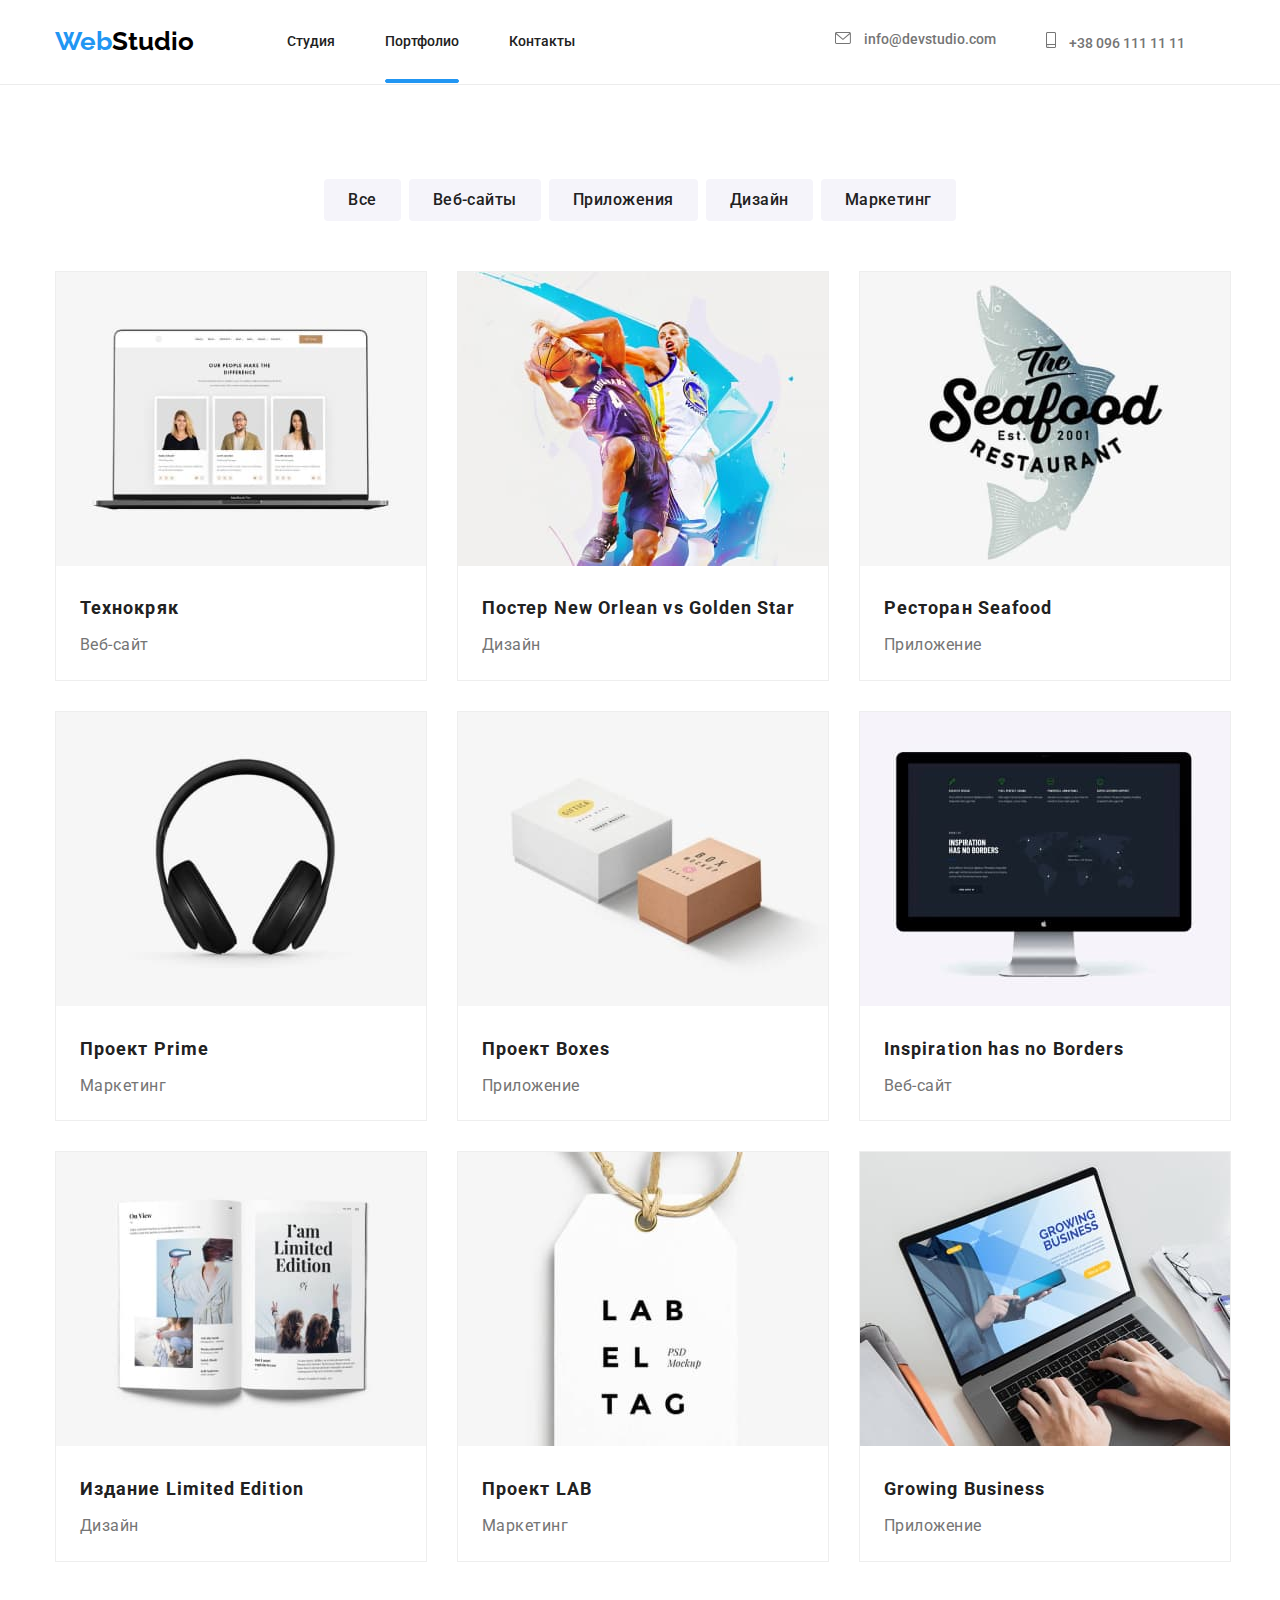
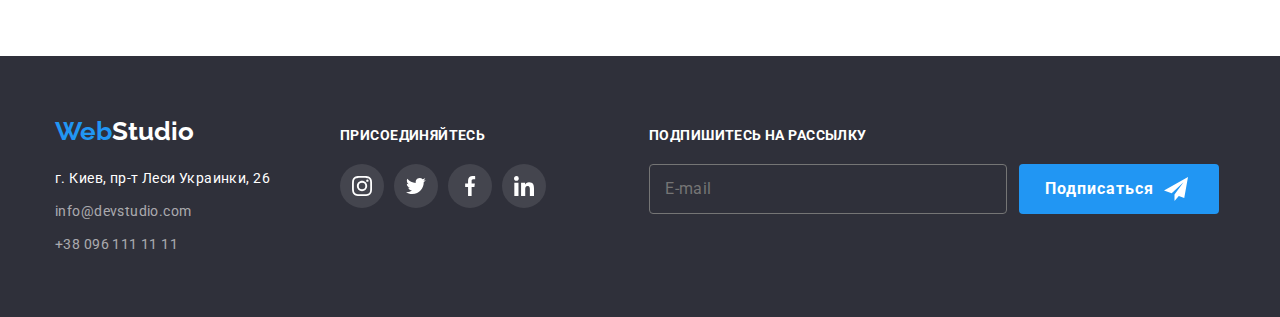
==== portfolio.html @ df1a7b63 "Start" ====
<!DOCTYPE html>
<html lang="ru">
  <head>
    <meta charset="UTF-8" />
    <meta http-equiv="X-UA-Compatible" content="IE=edge" />
    <meta name="viewport" content="width=device-width, initial-scale=1.0" />
    <title>Document</title>
    <link rel="preconnect" href="https://fonts.googleapis.com" />
    <link rel="preconnect" href="https://fonts.gstatic.com" crossorigin />
    <link
      href="https://fonts.googleapis.com/css2?family=Raleway:wght@700&family=Roboto:wght@400;500;700;900&display=swap"
      rel="stylesheet"
    />
    <link
      rel="stylesheet"
      href="https://cdnjs.cloudflare.com/ajax/libs/modern-normalize/1.1.0/modern-normalize.min.css"
    />
    <link rel="stylesheet" href="./css/styles.css" />
  </head>
  <body>
    <header class="header">
      <div class="container heading">
        <nav class="header-navigation">
          <!---Лого сайта-->
          <a href="./index.html" class="logo" lang="en">
            <span class="half-logo">Web</span>Studio
          </a>

          <ul class="list nav-head">
            <!-----------------Меню в хедере---------------->
            <li>
              <a href="./index.html" class="link header-link"> Студия </a>
            </li>
            <li>
              <a href="./portfolio.html" class="link header-link active-link">
                Портфолио
              </a>
            </li>
            <li>
              <a href="" class="link header-link"> Контакты </a>
            </li>
          </ul>
        </nav>
        <ul class="list post-and-phone">
          <!---------------Почта и телефон---------------->
          <li>
            <a href="mailto:info@devstudio.com" class="link header-link"
              ><svg class="for-mailto" width="16" height="12">
                <use href="./images/icons.svg#icon-envelope"></use>
              </svg>
              info@devstudio.com
            </a>
          </li>
          <li>
            <a href="tel:+380961111111" class="link header-link">
              <svg class="for-tel" width="10" height="16">
                <use href="./images/icons.svg#icon-smartphone"></use>
              </svg>
              +38 096 111 11 11</a
            >
          </li>
        </ul>
      </div>
    </header>

    <main>
      <h1 class="visually-hidden">Портфолио</h1>
      <section class="port">
        <div class="container">
          <ul class="list content filter-button">
            <li>
              <button type="button" class="portfolio-button">Все</button>
            </li>
            <li>
              <button type="button" class="portfolio-button">Веб-сайты</button>
            </li>
            <li>
              <button type="button" class="portfolio-button">Приложения</button>
            </li>
            <li>
              <button type="button" class="portfolio-button">Дизайн</button>
            </li>
            <li>
              <button type="button" class="portfolio-button">Маркетинг</button>
            </li>
          </ul>

          <ul class="list content content-projects">
            <li class="projects">
              <div class="thumb">
                <img
                  src="./images/portfolio-1.jpg"
                  alt="Технокряк"
                  width="370"
                  height="294"
                />
                <div class="project-topic">
                  <p>
                    Технокряк это современная площадка распространения
                    коронавируса. Компании используют эту платформу для
                    цифрового шпионажа и атак на защищённые сервера конкурентов.
                  </p>
                </div>
              </div>
              <div class="info-project">
                <h2 class="company-name">Технокряк</h2>
                <p class="project-type">Веб-сайт</p>
              </div>
            </li>

            <li class="projects">
              <div class="thumb">
                <img
                  src="./images/portfolio-2.jpg"
                  alt="Постер New Orlean vs Golden Star"
                  width="370"
                  height="294"
                />
                <div class="project-topic">
                  <p>
                    Lorem ipsum, dolor sit amet consectetur adipisicing elit.
                    Ipsam atque debitis fugiat sunt nisi libero beatae maxime
                    nostrum quam maiores.
                  </p>
                </div>
              </div>
              <div class="info-project">
                <h2 class="company-name">
                  Постер <span lang="en">New Orlean vs Golden Star</span>
                </h2>
                <p class="project-type">Дизайн</p>
              </div>
            </li>

            <li class="projects">
              <div class="thumb">
                <img
                  src="./images/portfolio-3.jpg"
                  alt="Ресторан Seafood"
                  width="370"
                  height="294"
                />
                <div class="project-topic">
                  <p>
                    Lorem ipsum dolor sit amet consectetur adipisicing elit.
                    Consequatur, dolores facilis alias quam sapiente dolorem
                    expedita amet soluta et, earum magni repellendus quibusdam
                    maiores, explicabo accusantium id in atque temporibus!
                  </p>
                </div>
              </div>
              <div class="info-project">
                <h2 class="company-name">
                  Ресторан <span lang="en">Seafood</span>
                </h2>
                <p class="project-type">Приложение</p>
              </div>
            </li>

            <li class="projects">
              <div class="thumb">
                <img
                  src="./images/portfolio-4.jpg"
                  alt="Проект Prime"
                  width="370"
                  height="294"
                />
                <div class="project-topic">
                  <p>
                    Lorem ipsum dolor sit amet consectetur adipisicing elit.
                    Consequatur, dolores facilis alias quam sapiente dolorem
                    expedita amet soluta et, earum magni repellendus quibusdam
                    maiores, explicabo accusantium id in atque temporibus!
                  </p>
                </div>
              </div>
              <div class="info-project">
                <h2 class="company-name">
                  Проект <span lang="en">Prime</span>
                </h2>
                <p class="project-type">Маркетинг</p>
              </div>
            </li>

            <li class="projects">
              <div class="thumb">
                <img
                  src="./images/portfolio-5.jpg"
                  alt="Проект Boxes"
                  width="370"
                  height="294"
                />
                <div class="project-topic">
                  <p>
                    Lorem ipsum dolor sit amet consectetur adipisicing elit.
                    Consequatur, dolores facilis alias quam sapiente dolorem
                    expedita amet soluta et, earum magni repellendus quibusdam
                    maiores, explicabo accusantium id in atque temporibus!
                  </p>
                </div>
              </div>
              <div class="info-project">
                <h2 class="company-name">
                  Проект <span lang="en">Boxes</span>
                </h2>
                <p class="project-type">Приложение</p>
              </div>
            </li>

            <li class="projects">
              <div class="thumb">
                <img
                  src="./images/portfolio-6.jpg"
                  alt="Inspiration has no Borders"
                  width="370"
                  height="294"
                />
                <div class="project-topic">
                  <p>
                    Lorem ipsum dolor sit amet consectetur adipisicing elit.
                    Consequatur, dolores facilis alias quam sapiente dolorem
                    expedita amet soluta et, earum magni repellendus quibusdam
                    maiores, explicabo accusantium id in atque temporibus!
                  </p>
                </div>
              </div>
              <div class="info-project">
                <h2 lang="en" class="company-name">
                  Inspiration has no Borders
                </h2>
                <p class="project-type">Веб-сайт</p>
              </div>
            </li>

            <li class="projects">
              <div class="thumb">
                <img
                  src="./images/portfolio-7.jpg"
                  alt="Издание Limited Edition"
                  width="370"
                  height="294"
                />
                <div class="project-topic">
                  <p>
                    Lorem ipsum dolor sit amet consectetur adipisicing elit.
                    Consequatur, dolores facilis alias quam sapiente dolorem
                    expedita amet soluta et, earum magni repellendus quibusdam
                    maiores, explicabo accusantium id in atque temporibus!
                  </p>
                </div>
              </div>
              <div class="info-project">
                <h2 class="company-name">
                  Издание <span lang="en">Limited Edition</span>
                </h2>
                <p class="project-type">Дизайн</p>
              </div>
            </li>

            <li class="projects">
              <div class="thumb">
                <img
                  src="./images/portfolio-8.jpg"
                  alt="Проект LAB"
                  width="370"
                  height="294"
                />
                <div class="project-topic">
                  <p>
                    Lorem ipsum dolor sit amet consectetur adipisicing elit.
                    Consequatur, dolores facilis alias quam sapiente dolorem
                    expedita amet soluta et, earum magni repellendus quibusdam
                    maiores, explicabo accusantium id in atque temporibus!
                  </p>
                </div>
              </div>
              <div class="info-project">
                <h2 class="company-name">Проект <span lang="en">LAB</span></h2>
                <p class="project-type">Маркетинг</p>
              </div>
            </li>

            <li class="projects">
              <div class="thumb">
                <img
                  src="./images/portfolio-9.jpg"
                  alt="Growing Business"
                  width="370"
                  height="294"
                />
                <div class="project-topic">
                  <p>
                    Lorem ipsum dolor sit amet consectetur adipisicing elit.
                    Consequatur, dolores facilis alias quam sapiente dolorem
                    expedita amet soluta et, earum magni repellendus quibusdam
                    maiores, explicabo accusantium id in atque temporibus!
                  </p>
                </div>
              </div>
              <div class="info-project">
                <h2 lang="en" class="company-name">Growing Business</h2>
                <p class="project-type">Приложение</p>
              </div>
            </li>
          </ul>
        </div>
      </section>
    </main>

    <footer>
      <div class="container foot-and-injoy">
        <div>
          <a href="./index.html" class="lower-logo" lang="en">
            <span class="left-half-logo-footer">Web</span
            ><span class="right-half-logo-footer">Studio</span>
          </a>
          <address class="address-ccs">
            <ul>
              <li class="list footer-adress">
                <a
                  href="https://goo.gl/maps/MTrRzGX6fxmaniAc8"
                  target="_blank"
                  rel="noopener noreferrer"
                  class="link"
                  >г. Киев, пр-т Леси Украинки, 26</a
                >
              </li>
              <li class="list footer-post-and-phone">
                <a href="mailto:info@devstudio.com" class="link"
                  >info@devstudio.com</a
                >
              </li>
              <li class="list footer-post-and-phone">
                <a href="tel:+380961111111" class="link">+38 096 111 11 11</a>
              </li>
            </ul>
          </address>
        </div>
        <div class="injoy">
          <h3 class="injoy-text">присоединяйтесь</h3>
          <ul class="list injoy-list">
            <li class="injoy-list-item">
              <a href="" class="social-link instagram"
                ><span class="visually-hidden">Instagram</span>
                <svg class="icon" width="20" height="20">
                  <use href="./images/icons.svg#icon-instagram"></use>
                </svg>
              </a>
            </li>
            <li class="injoy-list-item">
              <a href="" class="social-link twitter"
                ><span class="visually-hidden">Twitter</span>
                <svg class="icon" width="20" height="20">
                  <use href="./images/icons.svg#icon-twitter"></use>
                </svg>
              </a>
            </li>
            <li class="injoy-list-item">
              <a href="" class="social-link facebook"
                ><span class="visually-hidden">facebook</span>
                <svg class="icon" width="20" height="20">
                  <use href="./images/icons.svg#icon-facebook"></use>
                </svg>
              </a>
            </li>
            <li class="injoy-list-item">
              <a href="" class="social-link linkedin"
                ><span class="visually-hidden">linkedin</span>
                <svg class="icon" width="20" height="20">
                  <use href="./images/icons.svg#icon-linkedin"></use>
                </svg>
              </a>
            </li>
          </ul>
        </div>
        <div class="injoy-mailing">
          <h3 class="injoy-text">Подпишитесь на рассылку</h3>
          <form class="injoy-text-mailing-form">
            <input
              type="email"
              name="injoy-mailing-input"
              placeholder="E-mail"
              class="injoy-mailing-input-class"
            />
            <button type="submit" class="injoy-mailing-button">
              Подписаться <span class="injoy-mailing-icon"></span>
            </button>
          </form>
        </div>
      </div>
    </footer>
  </body>
</html>
---- css/styles.css ----
/**VAR**/
:root {
  --main-text-color: #757575;
  --header-text-color: #212121;
  --background-color: #2f303a;
  --light-text-color: #ffffff;
  --second-color: #2196f3;
  --company-color: #afb1b8;
  --timing: 250ms;
  --cubik: cubic-bezier(0.4, 0, 0.2, 1);
}
/***Общее**/
html {
  box-sizing: border-box;
}

body {
  font-family: Roboto, sans-serif;
  font-style: normal;
}

/**Небольшой RESET после нормализации*/
p,
h1,
h2,
h3,
h4,
h5,
h6 {
  margin-top: 0px;
  margin-bottom: 0px;
}
ul {
  margin-top: 0px;
  margin-bottom: 0px;
  padding-left: 0px;
}

.link {
  text-decoration: none;

  transition-property: color, fill;
  transition-duration: var(--timing);
  transition-timing-function: var(--cubik);
}

.list {
  list-style: none;
}
/**Общий контейнер для элементов макета**/
.container {
  width: 1200px;
  padding-left: 15px;
  padding-right: 15px;
  margin: 0 auto;
}

.content {
  display: flex;
  flex-wrap: wrap;
}

.flashing-icons {
  transition-property: fill, border;
  transition-duration: var(--timing);
  transition-timing-function: var(--cubik);
}

/**header css**/

.header .conteiner {
  display: flex;
  align-items: center;
}

.heading {
  display: flex;
}
.header-link {
  display: block;
  position: relative;
  padding-top: 32px;
  padding-bottom: 32px;
}
.active-link::after {
  content: "";
  position: absolute;
  display: block;
  left: 0;
  bottom: 0;

  width: 100%;
  height: 4px;
  border-radius: 4px;
  background-color: var(--second-color);
  border: 1px solid var(--second-color);
  margin-bottom: -1.5px;
}

.logo {
  font-family: Raleway, sans-serif;
  font-weight: 700;
  font-size: 26px;
  line-height: 1.2;
  color: #000000;
  text-decoration: none;
  padding-top: 24px;
  padding-bottom: 24px;
  margin-right: 93px;
}
.half-logo {
  color: var(--second-color);
}

.header-navigation {
  display: flex;
  align-items: center;
}
.nav-head {
  font-weight: 500;
  font-size: 14px;
  line-height: 1.14;
  color: var(--header-text-color);
  /*padding-top: 32px;
  padding-bottom: 32px;*/

  display: flex;
}
.for-mailto,
.for-tel {
  fill: currentColor;
  align-items: center;
  display: inline-flex;
  margin-right: 10px;
}
.for-mailto:hover,
.for-tel:hover {
  fill: currentColor;
}

.nav-head li:not(:last-child),
.post-and-phone li:not(:last-child) {
  margin-right: 50px;
}

.nav-head .link {
  color: var(--header-text-color);
}
.post-and-phone {
  font-weight: 500;
  font-size: 14px;
  line-height: 1.14;
  color: var(--main-text-color);

  display: flex;
  margin-left: auto;
  margin-right: 40px;
}
.post-and-phone .link {
  color: var(--main-text-color);
}

/***main css**/

/**Герой**/
.hero {
  background: var(--background-color);
  flex-grow: 1;
  text-align: center;
  padding-top: 200px;
  padding-bottom: 200px;

  background-image: linear-gradient(
      to right,
      rgba(47, 48, 58, 0.4),
      rgba(47, 48, 58, 0.4)
    ),
    url(../images/hero.jpg);
  background-repeat: no-repeat;
  background-position: center;
  background-size: cover;
}
.hero-text {
  font-weight: 900;
  font-size: 44px;
  line-height: 1.36;
  text-transform: uppercase;
  color: var(--light-text-color);
}
.hero-button {
  font-family: Roboto, sans-serif;
  font-style: normal;
  font-weight: 700;
  font-size: 16px;
  line-height: 1.9;
  align-items: center;
  text-align: center;
  letter-spacing: 0.06em;
  color: var(--light-text-color);
  background-color: var(--second-color);
  cursor: pointer;
  border-radius: 4px;
  padding: 10px 32px;
  display: inline-block;
  min-width: 200px;
  margin-top: 30px;
}
/************Секция "О нас"*******************/
.about-section {
  padding-top: 94px;
  padding-bottom: 94px;
  display: flex;
}
.about {
  display: flex;
}

.about-us {
  font-weight: 700;
  font-size: 14px;
  line-height: 1.14;
  letter-spacing: 0.03em;
  text-transform: uppercase;
  color: var(--header-text-color);
  margin-bottom: 10px;
}

.about-us-text {
  font-weight: 400;
  font-size: 14px;
  line-height: 1.71;
  letter-spacing: 0.03em;
  color: var(--main-text-color);
  width: 270px;
}

.about-topic:not(:last-child) {
  margin-right: 30px;
}
.about-topic::before {
  content: "";
  display: block;
  height: 120px;
  background-color: #f5f4fa;
  background-size: contain;
  background-repeat: no-repeat;
  align-items: center;
  margin-bottom: 30px;
}

.antenna::before {
  background-image: url(../images/antenna-svg.svg);
}

.clock::before {
  background-image: url(../images/clock-svg.svg);
}
.diagram::before {
  background-image: url(../images/diagram-svg.svg);
}
.kosmonaut::before {
  background-image: url(../images/kosmonaut-svg.svg);
}
/***********************Чем мы занимаемся**************************************/
.our-work {
  padding-bottom: 94px;
}
.caption {
  font-weight: 700;
  font-size: 36px;
  line-height: 1.17;
  text-align: center;
  letter-spacing: 0.03em;
  color: var(--header-text-color);
  margin-bottom: 50px;
}

.action-jpeg {
  position: relative;
}
.action-jpeg:not(:last-child) {
  margin-right: 30px;
}

.action-text {
  height: 70px;
  width: 100%;
  position: absolute;
  bottom: 0;
  display: flex;

  font-style: normal;
  font-weight: 700;
  font-size: 14px;
  line-height: 1.14;
  justify-content: center;
  align-items: center;
  letter-spacing: 0.03em;
  text-transform: uppercase;
  /***padding-top: 27px;*/

  color: var(--light-text-color);
  background-color: rgba(47, 48, 58, 0.8);
}
/****************************Наша команда******************************/
.team {
  font-weight: 500;
  font-size: 16px;
  line-height: 1.19;
  letter-spacing: 0.03em;
  text-align: center;

  color: var(--header-text-color);
  padding-bottom: 10px;
}
.team-info {
  padding-top: 30px;
  padding-bottom: 16px;
}
.team-role {
  font-weight: 400;
  font-size: 16px;
  line-height: 1.19;
  letter-spacing: 0.03em;
  text-align: center;
  color: var(--main-text-color);
}
.team-list {
  box-shadow: 1px 1px 5px var(--company-color);
  border-radius: 4px;
}

.team-list:not(:last-child) {
  margin-right: 30px;
}
.team-introduction {
  padding-bottom: 94px;
  padding-top: 94px;
  /**background-color: #F5F4FA;*/
}
.social-list {
  display: flex;
  justify-content: center;
  padding-bottom: 30px;
}
.team-link {
  height: 44px;
  width: 44px;
  display: flex;
  align-items: center;
  justify-content: center;
  fill: var(--company-color);
  border-radius: 50%;
  background-color: transparent;

  transition-property: background-color, fill;
  transition-duration: var(--timing);
  transition-timing-function: var(--cubik);
}

.team-link:hover,
.team-link:focus {
  background-color: var(--second-color);
  fill: var(--light-text-color);
}
/*********************Наши клиенты*******************************/
.clients {
  padding-top: 100px;
  /*padding-bottom: 236px;*/
}
.our-clients {
  font-weight: 700;
  font-size: 36px;
  line-height: 1.17;
  text-align: center;
  letter-spacing: 0.03em;
  margin-bottom: 50px;
}

.clients-list {
  display: flex;
  justify-content: center;
  padding-bottom: 94px;
}
.company {
  content: "";
  height: 92px;
  width: 170px;
  display: flex;
  align-items: center;
  justify-content: center;
  border-radius: 4px;
  fill: var(--company-color);
  border: 1px solid var(--company-color);
}
.company:hover,
.company:focus {
  fill: var(--second-color);
  border: 1px solid var(--second-color);
}

/**************************footer css**************************/
footer {
  background: var(--background-color);
  padding-top: 60px;
  padding-bottom: 60px;
}

.lower-logo {
  font-family: Raleway, sans-serif;
  font-weight: 700;
  font-size: 26px;
  line-height: 1.2;
  color: #000000;
  text-decoration: none;
}

.left-half-logo-footer {
  color: var(--second-color);
}
.right-half-logo-footer {
  color: var(--light-text-color);
}
.footer-post-and-phone:not(:last-child) {
  margin-bottom: 9px;
}
.footer-adress {
  margin-bottom: 9px;
}
.footer-post-and-phone .link {
  font-style: normal;
  font-size: 14px;
  line-height: 1.71;
  letter-spacing: 0.03em;
  color: rgba(255, 255, 255, 0.6);
}
.address-ccs {
  margin-top: 20px;
}

.footer-adress .link {
  font-style: normal;
  font-size: 14px;
  line-height: 1.71;
  letter-spacing: 0.03em;
  color: var(--light-text-color);
}

/******************************Социалки*******************************/
.injoy {
  margin-left: 70px;
  margin-top: 12px;
}
.injoy-text {
  font-weight: 700;
  font-size: 14px;
  line-height: 1.14;
  letter-spacing: 0.03em;
  text-transform: uppercase;

  color: var(--light-text-color);
  margin-bottom: 20px;
}
.injoy-list {
  display: flex;
  justify-content: center;
}
.social-link {
  height: 44px;
  width: 44px;
  display: flex;
  align-items: center;
  justify-content: center;
  border-radius: 50%;
  background-color: rgba(255, 255, 255, 0.1);
  fill: var(--light-text-color);

  transition-property: background-color;
  transition-duration: var(--timing);
  transition-timing-function: var(--cubik);
}
.social-link:hover,
.social-link:focus {
  background-color: var(--second-color);
}

.injoy-list-item {
  content: "";
  display: inline-block;

  background-size: 22px;
  background-position: center;
  fill: var(--light-text-color);
}
.injoy-list-item:not(:last-child) {
  margin-right: 10px;
}
.company-list-item:not(:last-child) {
  margin-right: 30px;
}

.foot-and-injoy {
  display: flex;
}

.injoy-mailing {
  margin-left: 103px;
  margin-top: 12px;
}
.injoy-text-mailing-form {
  display: flex;
}

.injoy-mailing-input-class {
  height: 50px;
  width: 358px;
  background-color: transparent;
  border-radius: 4px;
  border: 1px solid var(--main-text-color);
  padding: 16px 15px;
  color: var(--main-text-color);
  margin-right: 12px;
}
.injoy-mailing-input-class::placeholder {
  font-weight: normal;
  font-size: 16px;
  line-height: 1.25;
  letter-spacing: 0.03em;
  color: var(--main-text-color);
}
.injoy-mailing-button {
  font-family: Roboto, sans-serif;
  font-style: normal;
  font-weight: 700;
  font-size: 16px;
  line-height: 1.9;
  align-items: center;
  text-align: center;
  letter-spacing: 0.06em;
  color: var(--light-text-color);
  background-color: var(--second-color);
  cursor: pointer;
  border-radius: 4px;
  padding: 5px 26px;
  display: inline-flex;
  min-width: 200px;
  position: relative;
  border: none;
}
.injoy-mailing-button > .injoy-mailing-icon {
  width: 24px;
  height: 24px;
  background-image: url(../images/icon-send.svg);
  margin-left: 10px;
}

/*******************************Портфолио**********************************/

.visually-hidden {
  position: absolute;
  clip: rect(0 0 0 0);
  width: 1px;
  height: 1px;
  margin: -1px;
}

.projects {
  position: relative;

  margin-right: 30px;
  margin-bottom: 30px;
  border: 1px solid #eeeeee;

  transition-property: box-shadow, order-radius;
  transition-duration: var(--timing);
  transition-timing-function: var(--cubik);
}

.projects:hover,
.projects:focus {
  box-shadow: 1px 1px 5px var(--company-color);
  border-radius: 4px;
}

.projects:nth-child(3n) {
  margin-right: -30px;
}
.projects:nth-last-child(-n + 3) {
  margin-bottom: 0;
  padding-bottom: 0;
}

.port {
  border-top: 1px solid #ececec;
  padding-top: 94px;
  padding-bottom: 94px;
}

.portfolio-button {
  font-family: Roboto, sans-serif;
  font-weight: 500;
  font-size: 16px;
  line-height: 1.62;
  text-align: center;
  letter-spacing: 0.03em;
  border-radius: 4px;
  background-color: #f5f4fa;
  color: var(--header-text-color);
  cursor: pointer;
  border-color: transparent;
  padding: 6px 22px;
  border-radius: 4px;

  transition-property: color, background-color, box-shadow;
  transition-duration: var(--timing);
  transition-timing-function: var(--cubik);
}
.filter-button {
  justify-content: center;
  margin-bottom: 50px;
}
.filter-button li:not(:last-child) {
  margin-right: 8px;
}

.info-project {
  padding: 20px 24px;
}
.thumb {
  position: relative;
  overflow: hidden;
}

.project-topic {
  position: absolute;
  width: 100%;
  /*height: calc(100% - 110px);*/
  height: 100%;
  top: 100%;
  left: 0;
  text-align: left;
  padding: 63px 24px;

  font-style: normal;
  font-weight: normal;
  font-size: 18px;
  line-height: 1.56;
  letter-spacing: 0.03em;

  color: var(--light-text-color);
  background-color: rgba(33, 150, 243, 0.9);
  opacity: 0;

  transition-property: opacity, transform;
  transition-duration: var(--timing);
  transition-timing-function: var(--cubik);
}
.thumb:hover .project-topic {
  opacity: 1;
  transform: translateY(-100%);
  /*transform: translateY(calc(-100% - 110px));*/
}

.company-name {
  font-weight: 700;
  font-size: 18px;
  line-height: 2;
  letter-spacing: 0.06em;
  color: var(--header-text-color);
  margin-bottom: 4px;
}

.project-type {
  font-weight: 400;
  font-size: 16px;
  line-height: 1.87;
  letter-spacing: 0.03em;
  color: var(--main-text-color);
}
.link:hover,
.link:focus {
  color: var(--second-color);
  fill: var(--second-color);
}

.portfolio-button:hover,
.portfolio-button:focus {
  color: var(--light-text-color);
  background-color: var(--second-color);
  box-shadow: 1px 1px 5px var(--company-color);
}

/******************* Модалка********/
.backdrop {
  position: fixed;
  top: 0;
  left: 0;
  width: 100vw;
  height: 100vh;
  background-color: rgba(0, 0, 0, 0.2);
  opacity: 1;
  transition: opacity var(--timing) var(--cubik);
}

.backdrop.is-hidden {
  opacity: 0;
  pointer-events: none;
  visibility: unset;
}

.modal {
  min-width: 528px;
  min-height: 581px;
  background-color: var(--light-text-color);

  position: absolute;
  top: 50%;
  left: 50%;
  transform: translate(-50%, -50%);
  padding: 40px;
}

.close {
  border: 1px solid rgba(0, 0, 0, 0.1);
  background-color: unset;
  width: 30px;
  height: 30px;
  border-radius: 50%;
  position: absolute;

  top: 8px;
  right: 8px;

  transition-property: fill, border-color;
  transition-duration: var(--timing);
  transition-timing-function: var(--cubik);
}

.modal-form-title {
  font-style: normal;
  font-weight: 900;
  font-size: 20px;
  line-height: 1.15;
  text-align: center;
  letter-spacing: 0.03em;

  color: var(--header-text-color);
  padding-bottom: 12px;
}
.modal-form-input-wrapper {
  display: block;
  position: relative;
  content: "";
  margin-top: 4px;
}

.modal-form-field {
  display: block;
  padding-bottom: 10px;

  font-weight: normal;
  font-size: 12px;
  line-height: 1.17;

  letter-spacing: 0.01em;

  color: var(--main-text-color);
}
.modal-form-field-policy {
  display: block;
  margin-bottom: 30px;

  font-weight: normal;
  font-size: 14px;
  line-height: 1.17;

  letter-spacing: 0.03em;

  color: var(--main-text-color);
  margin-top: 20px;
  margin-left: 13px;
}

.modal-form-input {
  width: 100%;
  height: 40px;
  padding: 11px 11px 11px 34px;
  border: 1px solid rgba(33, 33, 33, 0.2);
  box-sizing: border-box;
  border-radius: 4px;
  font-weight: normal;
  font-size: 12px;
  line-height: 1.17;

  letter-spacing: 0.01em;

  transition-property: border-color;
  transition-duration: var(--timing);
  transition-timing-function: var(--cubik);
}

.modal-form-icon {
  position: absolute;
  left: 11px;
  top: 50%;
  transform: translateY(-50%);
  transition-property: fill;
  transition-duration: var(--timing);
  transition-timing-function: var(--cubik);
}
.modal-form-comment-area {
  display: block;
  width: 100%;
  height: 120px;
  resize: none;
  padding: 12px 16px;
  margin-top: 4px;

  border: 1px solid rgba(33, 33, 33, 0.2);
  box-sizing: border-box;
  border-radius: 4px;

  font-weight: normal;
  font-size: 12px;
  line-height: 1.17;

  letter-spacing: 0.01em;

  transition-property: border-color;
  transition-duration: var(--timing);
  transition-timing-function: var(--cubik);
}

.modal-form-comment-area::placeholder {
  color: rgba(117, 117, 117, 0.5);
}
.submit-button {
  position: relative;
}
.btn {
  font-family: Roboto, sans-serif;
  font-style: normal;
  font-weight: 700;
  font-size: 16px;
  line-height: 1.9;
  align-items: center;
  text-align: center;
  letter-spacing: 0.06em;
  color: var(--light-text-color);
  background-color: var(--second-color);
  cursor: pointer;
  border-radius: 4px;
  padding: 10px 32px;
  display: block;
  min-width: 200px;
  margin: 0 auto;
  border: none;
}

.modal-form-input-wrapper:hover > .modal-form-input,
.modal-form-input-wrapper:focus > .modal-form-input,
.modal-form-input-wrapper:hover > .modal-form-icon,
.modal-form-input-wrapper:focus > .modal-form-icon {
  border-color: var(--second-color);
  fill: var(--second-color);
}

.modal-form-field:hover > .modal-form-comment-area,
.modal-form-field:focus > .modal-form-comment-area {
  border-color: var(--second-color);
}

.close:hover {
  fill: var(--second-color);
  border-color: var(--second-color);
}
.check-label {
  display: flex;
  align-items: center;
}
.check-label::before {
  content: "";
  width: 15px;
  height: 15px;
  border: 2px solid #000000;
  border-radius: 2px;
  margin-right: 5px;
}
.check-label::before {
  content: "";
  width: 15px;
  height: 15px;
  border: 2px solid #000000;
  border-radius: 2px;
  margin-right: 5px;
}

.checkbox:checked + .check-label::before {
  background-color: #2196f3;
  background-image: url(../images/yes.svg);
  background-repeat: no-repeat;
  background-size: contain;
  border: none;
}
.policy-link {
  font-weight: normal;
  font-size: 14px;
  line-height: 1.71;

  letter-spacing: 0.03em;
  text-decoration-line: underline;

  color: var(--second-color);
}
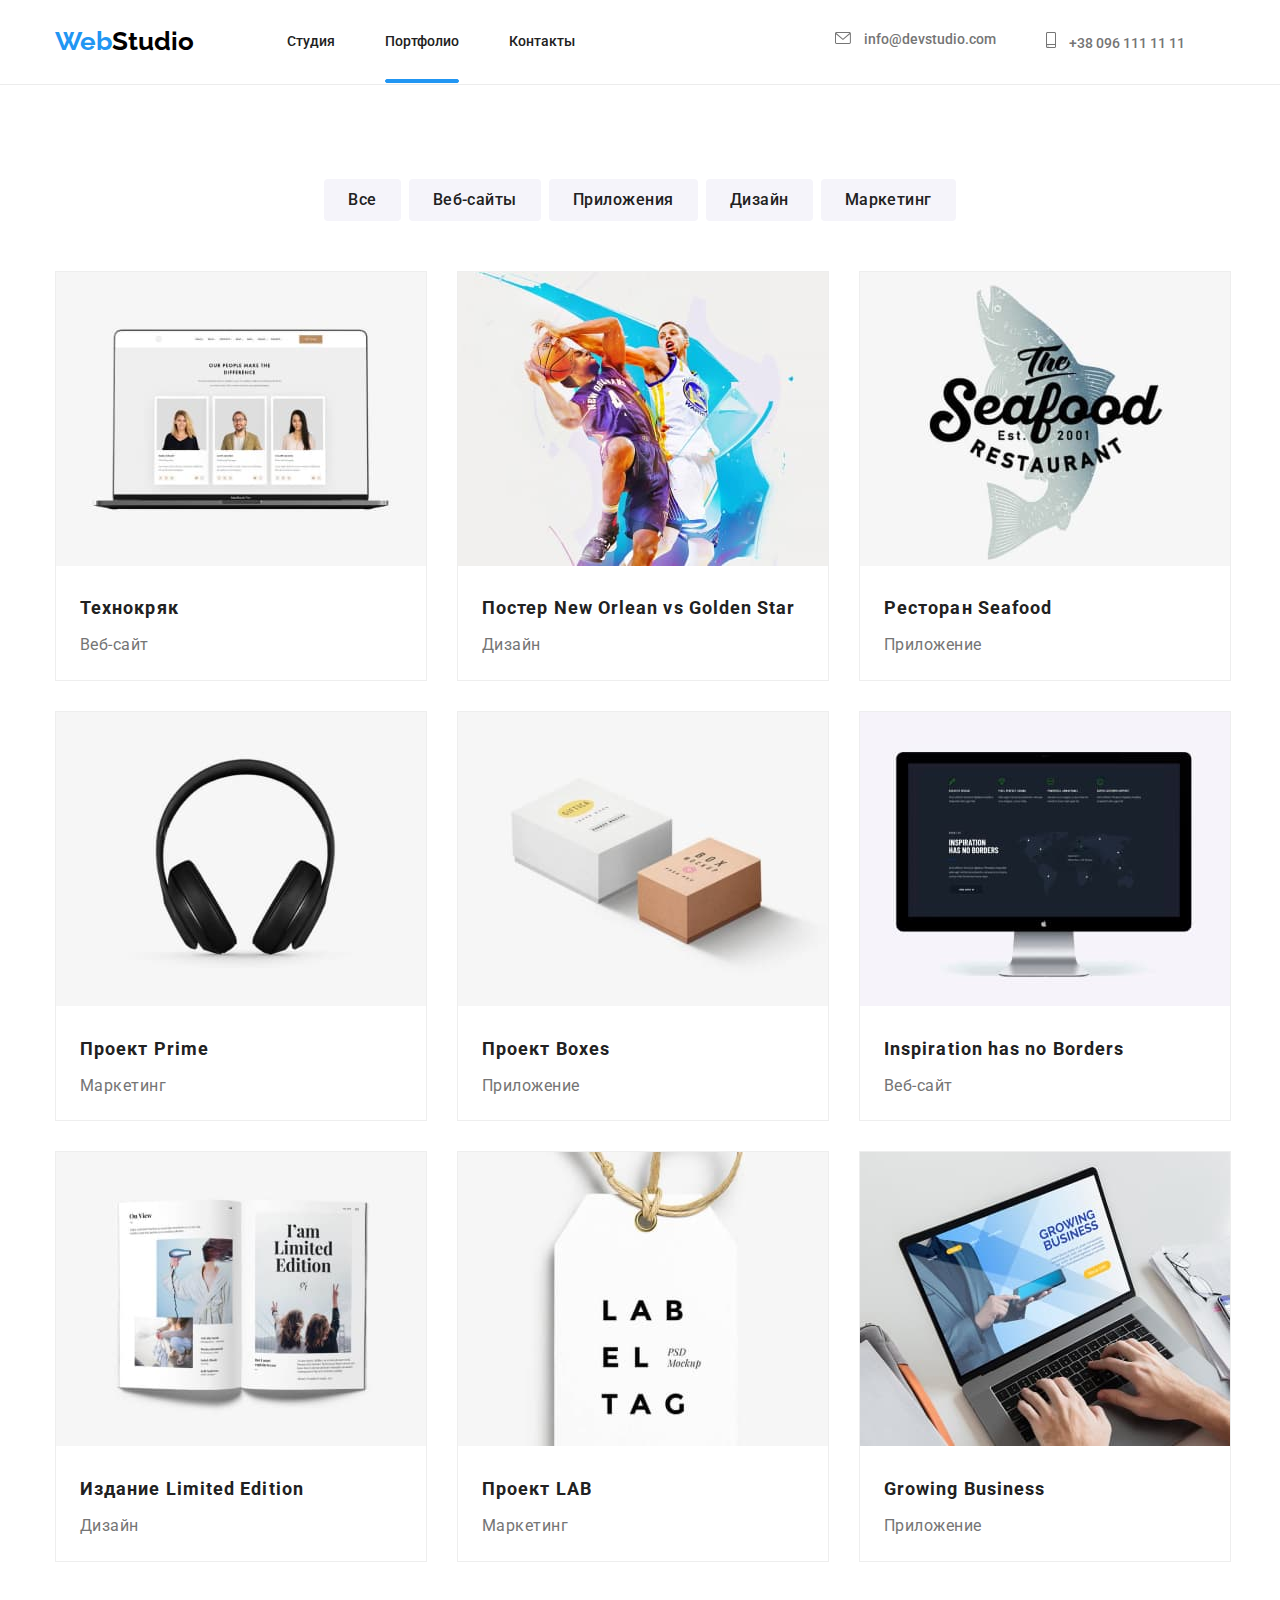
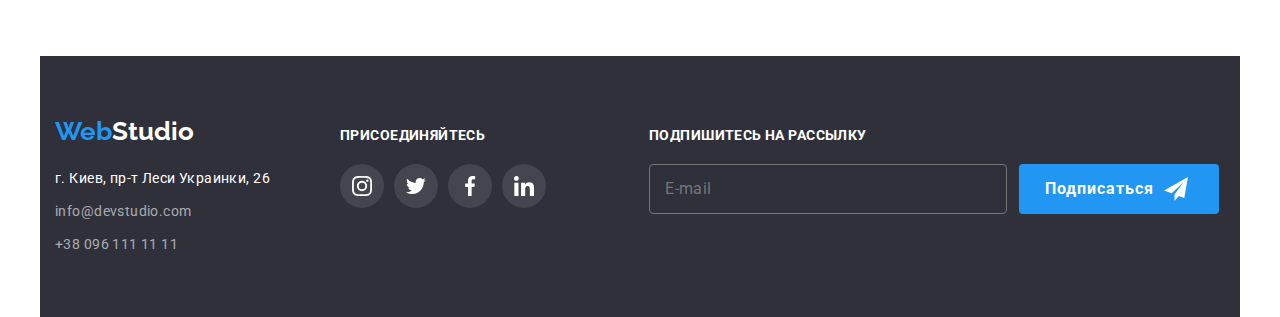
==== commit 3d5e16ca: "Версия 1.1" ====
--- a/portfolio.html
+++ b/portfolio.html
@@ -16,43 +16,45 @@
       href="https://cdnjs.cloudflare.com/ajax/libs/modern-normalize/1.1.0/modern-normalize.min.css"
     />
     <link rel="stylesheet" href="./css/styles.css" />
+    <link rel="stylesheet" href="./css/main.css" />
   </head>
   <body>
-    <header class="header">
+    <header">
       <div class="container heading">
         <nav class="header-navigation">
           <!---Лого сайта-->
-          <a href="./index.html" class="logo" lang="en">
-            <span class="half-logo">Web</span>Studio
+          <a href="./index.html" class="logo logo--upper" lang="en">
+            <span class="logo--accent">Web</span><span class="logo--dark">Studio</span>
           </a>
 
           <ul class="list nav-head">
             <!-----------------Меню в хедере---------------->
             <li>
-              <a href="./index.html" class="link header-link"> Студия </a>
-            </li>
-            <li>
-              <a href="./portfolio.html" class="link header-link active-link">
+              <a href="./index.html" class="link header-navigation__link "> Студия </a>
+            </li>
+            <li>
+              <a href="./portfolio.html" class="link header-navigation__link header-navigation__link--active-link">
                 Портфолио
               </a>
             </li>
             <li>
-              <a href="" class="link header-link"> Контакты </a>
+              <a href="" class="link header-navigation__link"> Контакты </a>
             </li>
           </ul>
         </nav>
         <ul class="list post-and-phone">
           <!---------------Почта и телефон---------------->
-          <li>
-            <a href="mailto:info@devstudio.com" class="link header-link"
+          <li >
+            <a href="mailto:info@devstudio.com" class="link header-navigation__link"
               ><svg class="for-mailto" width="16" height="12">
                 <use href="./images/icons.svg#icon-envelope"></use>
               </svg>
-              info@devstudio.com
-            </a>
+              info@devstudio.com 
+          </a>
           </li>
           <li>
-            <a href="tel:+380961111111" class="link header-link">
+            <a href="tel:+380961111111" class="link header-navigation__link"
+              >
               <svg class="for-tel" width="10" height="16">
                 <use href="./images/icons.svg#icon-smartphone"></use>
               </svg>
@@ -307,16 +309,16 @@
       </section>
     </main>
 
-    <footer>
-      <div class="container foot-and-injoy">
+        <footer class="container">
+      <div class="foot">
         <div>
-          <a href="./index.html" class="lower-logo" lang="en">
-            <span class="left-half-logo-footer">Web</span
-            ><span class="right-half-logo-footer">Studio</span>
+          <a href="./index.html" class="logo" lang="en">
+            <span class="logo--accent">Web</span
+            ><span class="logo--light">Studio</span>
           </a>
           <address class="address-ccs">
             <ul>
-              <li class="list footer-adress">
+              <li class="list foot__adress">
                 <a
                   href="https://goo.gl/maps/MTrRzGX6fxmaniAc8"
                   target="_blank"
@@ -325,69 +327,56 @@
                   >г. Киев, пр-т Леси Украинки, 26</a
                 >
               </li>
-              <li class="list footer-post-and-phone">
+              <li class="list foot__contacts">
                 <a href="mailto:info@devstudio.com" class="link"
                   >info@devstudio.com</a
                 >
               </li>
-              <li class="list footer-post-and-phone">
+              <li class="list foot__contacts">
                 <a href="tel:+380961111111" class="link">+38 096 111 11 11</a>
               </li>
             </ul>
           </address>
         </div>
-        <div class="injoy">
-          <h3 class="injoy-text">присоединяйтесь</h3>
-          <ul class="list injoy-list">
-            <li class="injoy-list-item">
-              <a href="" class="social-link instagram"
-                ><span class="visually-hidden">Instagram</span>
-                <svg class="icon" width="20" height="20">
-                  <use href="./images/icons.svg#icon-instagram"></use>
-                </svg>
-              </a>
-            </li>
-            <li class="injoy-list-item">
-              <a href="" class="social-link twitter"
-                ><span class="visually-hidden">Twitter</span>
-                <svg class="icon" width="20" height="20">
-                  <use href="./images/icons.svg#icon-twitter"></use>
-                </svg>
-              </a>
-            </li>
-            <li class="injoy-list-item">
-              <a href="" class="social-link facebook"
-                ><span class="visually-hidden">facebook</span>
-                <svg class="icon" width="20" height="20">
-                  <use href="./images/icons.svg#icon-facebook"></use>
-                </svg>
-              </a>
-            </li>
-            <li class="injoy-list-item">
-              <a href="" class="social-link linkedin"
-                ><span class="visually-hidden">linkedin</span>
-                <svg class="icon" width="20" height="20">
-                  <use href="./images/icons.svg#icon-linkedin"></use>
-                </svg>
-              </a>
-            </li>
-          </ul>
-        </div>
-        <div class="injoy-mailing">
-          <h3 class="injoy-text">Подпишитесь на рассылку</h3>
-          <form class="injoy-text-mailing-form">
-            <input
-              type="email"
-              name="injoy-mailing-input"
-              placeholder="E-mail"
-              class="injoy-mailing-input-class"
-            />
-            <button type="submit" class="injoy-mailing-button">
-              Подписаться <span class="injoy-mailing-icon"></span>
-            </button>
-          </form>
-        </div>
+          <div class="injoy-sector">
+            <h3 class="injoy-sector__title">присоединяйтесь</h3>
+            <ul class="list social-list">
+              <li class="social-list__items">
+                <a href="" class=" social-list__link social-list__link--footer"><span class="visually-hidden">Instagram</span>
+                  <svg class="icon"  width="20" height="20">
+                <use href="./images/icons.svg#icon-instagram"></use>
+              </svg>
+                </a>
+              </li>
+              <li class="social-list__items">
+                 <a href="" class="social-list__link social-list__link--footer"><span class="visually-hidden">Twitter</span>
+                  <svg class="icon"  width="20" height="20">
+                <use href="./images/icons.svg#icon-twitter"></use>
+                  </svg> </a>
+              </li>
+              <li class="social-list__items ">
+                <a href="" class="social-list__link social-list__link--footer"><span class="visually-hidden">facebook</span>
+                  <svg class="icon"  width="20" height="20">
+                <use href="./images/icons.svg#icon-facebook"></use>
+                  </svg> </a>
+              </li>
+              <li class="social-list__items">
+                <a href="" class="social-list__link social-list__link--footer"><span class="visually-hidden">linkedin</span>
+                  <svg class="icon"  width="20" height="20">
+                <use href="./images/icons.svg#icon-linkedin"></use>
+                  </svg> </a>
+              </li>
+            </ul>
+          </div>
+          <div class="injoy-mailing">
+                <h3 class="injoy-sector__title">Подпишитесь на рассылку</h3>
+                <form class="injoy-mailing__text-form">
+                  <input type="email" name="injoy-mailing-input" placeholder="E-mail" class="injoy-mailing__input-class"> 
+                  <button type="button" class="button button--footer">Подписаться <span class="injoy-mailing-icon"></span></button>
+                </form>
+          </div>
       </div>
+      
     </footer>
   </body>
 </html>
--- a/css/styles.css
+++ b/css/styles.css
@@ -1,568 +1,4 @@
-/**VAR**/
-:root {
-  --main-text-color: #757575;
-  --header-text-color: #212121;
-  --background-color: #2f303a;
-  --light-text-color: #ffffff;
-  --second-color: #2196f3;
-  --company-color: #afb1b8;
-  --timing: 250ms;
-  --cubik: cubic-bezier(0.4, 0, 0.2, 1);
-}
-/***Общее**/
-html {
-  box-sizing: border-box;
-}
-
-body {
-  font-family: Roboto, sans-serif;
-  font-style: normal;
-}
-
-/**Небольшой RESET после нормализации*/
-p,
-h1,
-h2,
-h3,
-h4,
-h5,
-h6 {
-  margin-top: 0px;
-  margin-bottom: 0px;
-}
-ul {
-  margin-top: 0px;
-  margin-bottom: 0px;
-  padding-left: 0px;
-}
-
-.link {
-  text-decoration: none;
-
-  transition-property: color, fill;
-  transition-duration: var(--timing);
-  transition-timing-function: var(--cubik);
-}
-
-.list {
-  list-style: none;
-}
-/**Общий контейнер для элементов макета**/
-.container {
-  width: 1200px;
-  padding-left: 15px;
-  padding-right: 15px;
-  margin: 0 auto;
-}
-
-.content {
-  display: flex;
-  flex-wrap: wrap;
-}
-
-.flashing-icons {
-  transition-property: fill, border;
-  transition-duration: var(--timing);
-  transition-timing-function: var(--cubik);
-}
-
-/**header css**/
-
-.header .conteiner {
-  display: flex;
-  align-items: center;
-}
-
-.heading {
-  display: flex;
-}
-.header-link {
-  display: block;
-  position: relative;
-  padding-top: 32px;
-  padding-bottom: 32px;
-}
-.active-link::after {
-  content: "";
-  position: absolute;
-  display: block;
-  left: 0;
-  bottom: 0;
-
-  width: 100%;
-  height: 4px;
-  border-radius: 4px;
-  background-color: var(--second-color);
-  border: 1px solid var(--second-color);
-  margin-bottom: -1.5px;
-}
-
-.logo {
-  font-family: Raleway, sans-serif;
-  font-weight: 700;
-  font-size: 26px;
-  line-height: 1.2;
-  color: #000000;
-  text-decoration: none;
-  padding-top: 24px;
-  padding-bottom: 24px;
-  margin-right: 93px;
-}
-.half-logo {
-  color: var(--second-color);
-}
-
-.header-navigation {
-  display: flex;
-  align-items: center;
-}
-.nav-head {
-  font-weight: 500;
-  font-size: 14px;
-  line-height: 1.14;
-  color: var(--header-text-color);
-  /*padding-top: 32px;
-  padding-bottom: 32px;*/
-
-  display: flex;
-}
-.for-mailto,
-.for-tel {
-  fill: currentColor;
-  align-items: center;
-  display: inline-flex;
-  margin-right: 10px;
-}
-.for-mailto:hover,
-.for-tel:hover {
-  fill: currentColor;
-}
-
-.nav-head li:not(:last-child),
-.post-and-phone li:not(:last-child) {
-  margin-right: 50px;
-}
-
-.nav-head .link {
-  color: var(--header-text-color);
-}
-.post-and-phone {
-  font-weight: 500;
-  font-size: 14px;
-  line-height: 1.14;
-  color: var(--main-text-color);
-
-  display: flex;
-  margin-left: auto;
-  margin-right: 40px;
-}
-.post-and-phone .link {
-  color: var(--main-text-color);
-}
-
-/***main css**/
-
-/**Герой**/
-.hero {
-  background: var(--background-color);
-  flex-grow: 1;
-  text-align: center;
-  padding-top: 200px;
-  padding-bottom: 200px;
-
-  background-image: linear-gradient(
-      to right,
-      rgba(47, 48, 58, 0.4),
-      rgba(47, 48, 58, 0.4)
-    ),
-    url(../images/hero.jpg);
-  background-repeat: no-repeat;
-  background-position: center;
-  background-size: cover;
-}
-.hero-text {
-  font-weight: 900;
-  font-size: 44px;
-  line-height: 1.36;
-  text-transform: uppercase;
-  color: var(--light-text-color);
-}
-.hero-button {
-  font-family: Roboto, sans-serif;
-  font-style: normal;
-  font-weight: 700;
-  font-size: 16px;
-  line-height: 1.9;
-  align-items: center;
-  text-align: center;
-  letter-spacing: 0.06em;
-  color: var(--light-text-color);
-  background-color: var(--second-color);
-  cursor: pointer;
-  border-radius: 4px;
-  padding: 10px 32px;
-  display: inline-block;
-  min-width: 200px;
-  margin-top: 30px;
-}
-/************Секция "О нас"*******************/
-.about-section {
-  padding-top: 94px;
-  padding-bottom: 94px;
-  display: flex;
-}
-.about {
-  display: flex;
-}
-
-.about-us {
-  font-weight: 700;
-  font-size: 14px;
-  line-height: 1.14;
-  letter-spacing: 0.03em;
-  text-transform: uppercase;
-  color: var(--header-text-color);
-  margin-bottom: 10px;
-}
-
-.about-us-text {
-  font-weight: 400;
-  font-size: 14px;
-  line-height: 1.71;
-  letter-spacing: 0.03em;
-  color: var(--main-text-color);
-  width: 270px;
-}
-
-.about-topic:not(:last-child) {
-  margin-right: 30px;
-}
-.about-topic::before {
-  content: "";
-  display: block;
-  height: 120px;
-  background-color: #f5f4fa;
-  background-size: contain;
-  background-repeat: no-repeat;
-  align-items: center;
-  margin-bottom: 30px;
-}
-
-.antenna::before {
-  background-image: url(../images/antenna-svg.svg);
-}
-
-.clock::before {
-  background-image: url(../images/clock-svg.svg);
-}
-.diagram::before {
-  background-image: url(../images/diagram-svg.svg);
-}
-.kosmonaut::before {
-  background-image: url(../images/kosmonaut-svg.svg);
-}
-/***********************Чем мы занимаемся**************************************/
-.our-work {
-  padding-bottom: 94px;
-}
-.caption {
-  font-weight: 700;
-  font-size: 36px;
-  line-height: 1.17;
-  text-align: center;
-  letter-spacing: 0.03em;
-  color: var(--header-text-color);
-  margin-bottom: 50px;
-}
-
-.action-jpeg {
-  position: relative;
-}
-.action-jpeg:not(:last-child) {
-  margin-right: 30px;
-}
-
-.action-text {
-  height: 70px;
-  width: 100%;
-  position: absolute;
-  bottom: 0;
-  display: flex;
-
-  font-style: normal;
-  font-weight: 700;
-  font-size: 14px;
-  line-height: 1.14;
-  justify-content: center;
-  align-items: center;
-  letter-spacing: 0.03em;
-  text-transform: uppercase;
-  /***padding-top: 27px;*/
-
-  color: var(--light-text-color);
-  background-color: rgba(47, 48, 58, 0.8);
-}
-/****************************Наша команда******************************/
-.team {
-  font-weight: 500;
-  font-size: 16px;
-  line-height: 1.19;
-  letter-spacing: 0.03em;
-  text-align: center;
-
-  color: var(--header-text-color);
-  padding-bottom: 10px;
-}
-.team-info {
-  padding-top: 30px;
-  padding-bottom: 16px;
-}
-.team-role {
-  font-weight: 400;
-  font-size: 16px;
-  line-height: 1.19;
-  letter-spacing: 0.03em;
-  text-align: center;
-  color: var(--main-text-color);
-}
-.team-list {
-  box-shadow: 1px 1px 5px var(--company-color);
-  border-radius: 4px;
-}
-
-.team-list:not(:last-child) {
-  margin-right: 30px;
-}
-.team-introduction {
-  padding-bottom: 94px;
-  padding-top: 94px;
-  /**background-color: #F5F4FA;*/
-}
-.social-list {
-  display: flex;
-  justify-content: center;
-  padding-bottom: 30px;
-}
-.team-link {
-  height: 44px;
-  width: 44px;
-  display: flex;
-  align-items: center;
-  justify-content: center;
-  fill: var(--company-color);
-  border-radius: 50%;
-  background-color: transparent;
-
-  transition-property: background-color, fill;
-  transition-duration: var(--timing);
-  transition-timing-function: var(--cubik);
-}
-
-.team-link:hover,
-.team-link:focus {
-  background-color: var(--second-color);
-  fill: var(--light-text-color);
-}
-/*********************Наши клиенты*******************************/
-.clients {
-  padding-top: 100px;
-  /*padding-bottom: 236px;*/
-}
-.our-clients {
-  font-weight: 700;
-  font-size: 36px;
-  line-height: 1.17;
-  text-align: center;
-  letter-spacing: 0.03em;
-  margin-bottom: 50px;
-}
-
-.clients-list {
-  display: flex;
-  justify-content: center;
-  padding-bottom: 94px;
-}
-.company {
-  content: "";
-  height: 92px;
-  width: 170px;
-  display: flex;
-  align-items: center;
-  justify-content: center;
-  border-radius: 4px;
-  fill: var(--company-color);
-  border: 1px solid var(--company-color);
-}
-.company:hover,
-.company:focus {
-  fill: var(--second-color);
-  border: 1px solid var(--second-color);
-}
-
-/**************************footer css**************************/
-footer {
-  background: var(--background-color);
-  padding-top: 60px;
-  padding-bottom: 60px;
-}
-
-.lower-logo {
-  font-family: Raleway, sans-serif;
-  font-weight: 700;
-  font-size: 26px;
-  line-height: 1.2;
-  color: #000000;
-  text-decoration: none;
-}
-
-.left-half-logo-footer {
-  color: var(--second-color);
-}
-.right-half-logo-footer {
-  color: var(--light-text-color);
-}
-.footer-post-and-phone:not(:last-child) {
-  margin-bottom: 9px;
-}
-.footer-adress {
-  margin-bottom: 9px;
-}
-.footer-post-and-phone .link {
-  font-style: normal;
-  font-size: 14px;
-  line-height: 1.71;
-  letter-spacing: 0.03em;
-  color: rgba(255, 255, 255, 0.6);
-}
-.address-ccs {
-  margin-top: 20px;
-}
-
-.footer-adress .link {
-  font-style: normal;
-  font-size: 14px;
-  line-height: 1.71;
-  letter-spacing: 0.03em;
-  color: var(--light-text-color);
-}
-
-/******************************Социалки*******************************/
-.injoy {
-  margin-left: 70px;
-  margin-top: 12px;
-}
-.injoy-text {
-  font-weight: 700;
-  font-size: 14px;
-  line-height: 1.14;
-  letter-spacing: 0.03em;
-  text-transform: uppercase;
-
-  color: var(--light-text-color);
-  margin-bottom: 20px;
-}
-.injoy-list {
-  display: flex;
-  justify-content: center;
-}
-.social-link {
-  height: 44px;
-  width: 44px;
-  display: flex;
-  align-items: center;
-  justify-content: center;
-  border-radius: 50%;
-  background-color: rgba(255, 255, 255, 0.1);
-  fill: var(--light-text-color);
-
-  transition-property: background-color;
-  transition-duration: var(--timing);
-  transition-timing-function: var(--cubik);
-}
-.social-link:hover,
-.social-link:focus {
-  background-color: var(--second-color);
-}
-
-.injoy-list-item {
-  content: "";
-  display: inline-block;
-
-  background-size: 22px;
-  background-position: center;
-  fill: var(--light-text-color);
-}
-.injoy-list-item:not(:last-child) {
-  margin-right: 10px;
-}
-.company-list-item:not(:last-child) {
-  margin-right: 30px;
-}
-
-.foot-and-injoy {
-  display: flex;
-}
-
-.injoy-mailing {
-  margin-left: 103px;
-  margin-top: 12px;
-}
-.injoy-text-mailing-form {
-  display: flex;
-}
-
-.injoy-mailing-input-class {
-  height: 50px;
-  width: 358px;
-  background-color: transparent;
-  border-radius: 4px;
-  border: 1px solid var(--main-text-color);
-  padding: 16px 15px;
-  color: var(--main-text-color);
-  margin-right: 12px;
-}
-.injoy-mailing-input-class::placeholder {
-  font-weight: normal;
-  font-size: 16px;
-  line-height: 1.25;
-  letter-spacing: 0.03em;
-  color: var(--main-text-color);
-}
-.injoy-mailing-button {
-  font-family: Roboto, sans-serif;
-  font-style: normal;
-  font-weight: 700;
-  font-size: 16px;
-  line-height: 1.9;
-  align-items: center;
-  text-align: center;
-  letter-spacing: 0.06em;
-  color: var(--light-text-color);
-  background-color: var(--second-color);
-  cursor: pointer;
-  border-radius: 4px;
-  padding: 5px 26px;
-  display: inline-flex;
-  min-width: 200px;
-  position: relative;
-  border: none;
-}
-.injoy-mailing-button > .injoy-mailing-icon {
-  width: 24px;
-  height: 24px;
-  background-image: url(../images/icon-send.svg);
-  margin-left: 10px;
-}
-
 /*******************************Портфолио**********************************/
-
-.visually-hidden {
-  position: absolute;
-  clip: rect(0 0 0 0);
-  width: 1px;
-  height: 1px;
-  margin: -1px;
-}
 
 .projects {
   position: relative;
@@ -605,7 +41,7 @@
   letter-spacing: 0.03em;
   border-radius: 4px;
   background-color: #f5f4fa;
-  color: var(--header-text-color);
+  color: var(--secondary-text-color);
   cursor: pointer;
   border-color: transparent;
   padding: 6px 22px;
@@ -666,7 +102,7 @@
   font-size: 18px;
   line-height: 2;
   letter-spacing: 0.06em;
-  color: var(--header-text-color);
+  color: var(--secondary-text-color);
   margin-bottom: 4px;
 }
 
@@ -675,7 +111,7 @@
   font-size: 16px;
   line-height: 1.87;
   letter-spacing: 0.03em;
-  color: var(--main-text-color);
+  color: var(--primary-text-color);
 }
 .link:hover,
 .link:focus {
@@ -744,7 +180,7 @@
   text-align: center;
   letter-spacing: 0.03em;
 
-  color: var(--header-text-color);
+  color: var(--secondary-text-color);
   padding-bottom: 12px;
 }
 .modal-form-input-wrapper {
@@ -764,7 +200,7 @@
 
   letter-spacing: 0.01em;
 
-  color: var(--main-text-color);
+  color: var(--primary-text-color);
 }
 .modal-form-field-policy {
   display: block;
@@ -776,7 +212,7 @@
 
   letter-spacing: 0.03em;
 
-  color: var(--main-text-color);
+  color: var(--primary-text-color);
   margin-top: 20px;
   margin-left: 13px;
 }
--- a/css/main.css
+++ b/css/main.css
@@ -0,0 +1,571 @@
+@charset "UTF-8";
+:root {
+  --primary-text-color: #757575;
+  --secondary-text-color: #212121;
+  --outside-background-color: #2f303a;
+  --light-text-color: #ffffff;
+  --second-color: #2196f3;
+  --company-color: #afb1b8;
+  --timing: 1000ms;
+  --cubik: cubic-bezier(0.4, 0, 0.2, 1);
+}
+
+html {
+  box-sizing: border-box;
+}
+
+body {
+  font-family: Roboto, sans-serif;
+  font-style: normal;
+}
+
+/**Небольшой RESET после нормализации*/
+p,
+h1,
+h2,
+h3,
+h4,
+h5,
+h6 {
+  margin-top: 0px;
+  margin-bottom: 0px;
+}
+
+ul {
+  margin-top: 0px;
+  margin-bottom: 0px;
+  padding-left: 0px;
+}
+
+.link {
+  text-decoration: none;
+  transition-property: color, fill;
+  transition-duration: var(--timing);
+  transition-timing-function: var(--cubik);
+}
+
+.link:hover {
+  color: var(--second-color);
+  fill: var(--second-color);
+}
+
+.list {
+  list-style: none;
+}
+
+/**Общий контейнер для элементов макета**/
+.container {
+  width: 1200px;
+  padding-left: 15px;
+  padding-right: 15px;
+  margin: 0 auto;
+}
+
+.content {
+  display: flex;
+  flex-wrap: wrap;
+}
+
+.caption {
+  font-weight: 700;
+  font-size: 36px;
+  line-height: 1.17;
+  text-align: center;
+  letter-spacing: 0.03em;
+  color: var(--secondary-text-color);
+  margin-bottom: 50px;
+}
+
+.button {
+  font-weight: 700;
+  font-size: 16px;
+  line-height: 1.9;
+  color: var(--light-text-color);
+  letter-spacing: 0.06em;
+  background-color: var(--second-color);
+  cursor: pointer;
+  border-radius: 4px;
+  padding: 10px 32px;
+  min-width: 200px;
+}
+
+.button--hero {
+  margin-top: 30px;
+}
+
+.button--footer {
+  align-items: center;
+  padding: 5px 26px;
+  display: inline-flex;
+  position: relative;
+  border: none;
+}
+
+.button--footer > .injoy-mailing-icon {
+  width: 24px;
+  height: 24px;
+  background-image: url(../images/icon-send.svg);
+  margin-left: 10px;
+}
+
+.visually-hidden {
+  position: absolute;
+  clip: rect(0 0 0 0);
+  width: 1px;
+  height: 1px;
+  margin: -1px;
+}
+
+.heading {
+  display: flex;
+}
+
+.header-navigation__link {
+  display: block;
+  position: relative;
+  padding-top: 32px;
+  padding-bottom: 32px;
+}
+
+.header-navigation__link--active-link::after {
+  content: "";
+  position: absolute;
+  display: block;
+  left: 0;
+  bottom: 0;
+  width: 100%;
+  height: 4px;
+  border-radius: 4px;
+  background-color: var(--second-color);
+  border: 1px solid var(--second-color);
+  margin-bottom: -1.5px;
+}
+
+.header-navigation {
+  display: flex;
+  align-items: center;
+}
+
+.nav-head {
+  font-weight: 500;
+  font-size: 14px;
+  line-height: 1.14;
+  font-style: normal;
+  color: var(--secondary-text-color);
+  display: flex;
+}
+
+.nav-head .link {
+  color: var(--secondary-text-color);
+}
+
+.nav-head .link:hover {
+  color: var(--second-color);
+}
+
+.nav-head li:not(:last-child) {
+  margin-right: 50px;
+}
+
+.for-mailto,
+.for-tel {
+  fill: currentColor;
+  margin-right: 10px;
+}
+
+.for-mailto:hover, .for-mailto:hover,
+.for-tel:hover,
+.for-tel:hover {
+  fill: currentColor;
+}
+
+.post-and-phone {
+  font-weight: 500;
+  font-size: 14px;
+  line-height: 1.14;
+  font-style: normal;
+  color: currentColor;
+  display: flex;
+  margin-left: auto;
+  margin-right: 40px;
+  justify-content: center;
+}
+
+.post-and-phone li:not(:last-child) {
+  margin-right: 50px;
+}
+
+.post-and-phone .link {
+  color: var(--primary-text-color);
+}
+
+.post-and-phone .link:hover {
+  color: var(--second-color);
+}
+
+.logo {
+  font-weight: 700;
+  font-size: 26px;
+  line-height: 1.2;
+  font-style: normal;
+  color: #000000;
+  font-family: Raleway, sans-serif;
+  text-decoration: none;
+}
+
+.logo--upper {
+  padding-top: 24px;
+  padding-bottom: 24px;
+  margin-right: 93px;
+}
+
+.logo--accent {
+  color: var(--second-color);
+}
+
+.logo--dark {
+  color: #000000;
+}
+
+.logo--light {
+  color: var(--light-text-color);
+}
+
+/**Герой**/
+.hero {
+  background: var(--outside-background-color);
+  flex-grow: 1;
+  text-align: center;
+  padding-top: 200px;
+  padding-bottom: 200px;
+  background-image: linear-gradient(to right, rgba(47, 48, 58, 0.4), rgba(47, 48, 58, 0.4)), url(../images/hero.jpg);
+  background-repeat: no-repeat;
+  background-position: center;
+  background-size: cover;
+}
+
+.hero__text {
+  font-weight: 900;
+  font-size: 44px;
+  line-height: 1.36;
+  font-style: normal;
+  color: var(--light-text-color);
+  text-transform: uppercase;
+}
+
+/************Секция "О нас"*******************/
+.about-section {
+  padding-top: 94px;
+  padding-bottom: 94px;
+  display: flex;
+}
+
+.about {
+  display: flex;
+}
+
+.about__topic:not(:last-child) {
+  margin-right: 30px;
+}
+
+.about__topic::before {
+  content: "";
+  display: block;
+  height: 120px;
+  background-color: #f5f4fa;
+  background-size: contain;
+  background-repeat: no-repeat;
+  align-items: center;
+  margin-bottom: 30px;
+}
+
+.about__topic--antenna::before {
+  background-image: url(../images/antenna-svg.svg);
+}
+
+.about__topic--clock::before {
+  background-image: url(../images/clock-svg.svg);
+}
+
+.about__topic--diagram::before {
+  background-image: url(../images/diagram-svg.svg);
+}
+
+.about__topic--kosmonaut::before {
+  background-image: url(../images/kosmonaut-svg.svg);
+}
+
+.about_character {
+  font-weight: 700;
+  font-size: 14px;
+  line-height: 1.14;
+  font-style: normal;
+  color: var(--secondary-text-color);
+  letter-spacing: 0.03em;
+  text-transform: uppercase;
+  margin-bottom: 10px;
+}
+
+.about__text {
+  font-weight: 400;
+  font-size: 14px;
+  line-height: 1.71;
+  font-style: normal;
+  color: var(--primary-text-color);
+  letter-spacing: 0.03em;
+  width: 270px;
+}
+
+/***********************Чем мы занимаемся**************************************/
+.our-work {
+  padding-bottom: 94px;
+}
+
+.our-work__picture {
+  position: relative;
+}
+
+.our-work__picture:not(:last-child) {
+  margin-right: 30px;
+}
+
+.our-work__text {
+  height: 70px;
+  width: 100%;
+  position: absolute;
+  bottom: 0;
+  display: flex;
+  font-weight: 700;
+  font-size: 14px;
+  line-height: 1.14;
+  font-style: normal;
+  color: var(--light-text-color);
+  justify-content: center;
+  align-items: center;
+  letter-spacing: 0.03em;
+  text-transform: uppercase;
+  background-color: rgba(47, 48, 58, 0.8);
+}
+
+/****************************Наша команда******************************/
+.team {
+  padding-bottom: 94px;
+  padding-top: 94px;
+}
+
+.team__list {
+  box-shadow: 1px 1px 5px var(--company-color);
+  border-radius: 4px;
+}
+
+.team__list:not(:last-child) {
+  margin-right: 30px;
+}
+
+.team__info {
+  padding-top: 30px;
+  padding-bottom: 16px;
+}
+
+.team__name {
+  font-weight: 500;
+  font-size: 16px;
+  line-height: 1.19;
+  font-style: normal;
+  color: var(--secondary-text-color);
+  letter-spacing: 0.03em;
+  text-align: center;
+  padding-bottom: 10px;
+}
+
+.team__role {
+  font-weight: 400;
+  font-size: 16px;
+  line-height: 1.19;
+  font-style: normal;
+  color: var(--primary-text-color);
+  letter-spacing: 0.03em;
+  text-align: center;
+}
+
+/******************************Социалки*******************************/
+.social-list {
+  display: flex;
+  justify-content: center;
+  padding-bottom: 30px;
+}
+
+.social-list__items {
+  content: "";
+  display: inline-block;
+  background-size: 22px;
+  background-position: center;
+  fill: var(--light-text-color);
+}
+
+.social-list__items:not(:last-child) {
+  margin-right: 10px;
+}
+
+.social-list__link {
+  height: 44px;
+  width: 44px;
+  display: flex;
+  align-items: center;
+  justify-content: center;
+  border-radius: 50%;
+}
+
+.social-list__link--team {
+  fill: var(--company-color);
+  background-color: transparent;
+  transition-property: background-color, fill;
+  transition-duration: var(--timing);
+  transition-timing-function: var(--cubik);
+}
+
+.social-list__link--team:hover, .social-list__link--team:focus {
+  background-color: var(--second-color);
+  fill: var(--light-text-color);
+}
+
+.social-list__link--footer {
+  background-color: rgba(255, 255, 255, 0.1);
+  fill: var(--light-text-color);
+  transition-property: background-color;
+  transition-duration: var(--timing);
+  transition-timing-function: var(--cubik);
+}
+
+.social-list__link--footer:hover, .social-list__link--footer:focus {
+  background-color: var(--second-color);
+}
+
+/*********************Наши клиенты*******************************/
+.clients {
+  padding-top: 100px;
+}
+
+.our-clients {
+  font-weight: 700;
+  font-size: 36px;
+  line-height: 1.17;
+  font-style: normal;
+  color: currentColor;
+  text-align: center;
+  letter-spacing: 0.03em;
+  margin-bottom: 50px;
+}
+
+.clients-list {
+  display: flex;
+  justify-content: center;
+  padding-bottom: 94px;
+}
+
+.clients-list__item:not(:last-child) {
+  margin-right: 30px;
+}
+
+.clients-list__company {
+  content: "";
+  height: 92px;
+  width: 170px;
+  display: flex;
+  align-items: center;
+  justify-content: center;
+  border-radius: 4px;
+  fill: var(--company-color);
+  border: 1px solid var(--company-color);
+  transition-property: fill, border;
+  transition-duration: var(--timing);
+  transition-timing-function: var(--cubik);
+}
+
+.clients-list__company:hover, .clients-list__company:focus {
+  fill: var(--second-color);
+  border: 1px solid var(--second-color);
+}
+
+/**************************footer css**************************/
+footer {
+  background: var(--outside-background-color);
+  padding-top: 60px;
+  padding-bottom: 60px;
+}
+
+.foot {
+  display: flex;
+}
+
+.address-ccs {
+  margin-top: 20px;
+}
+
+.foot__adress {
+  margin-bottom: 9px;
+}
+
+.foot__adress .link {
+  font-style: normal;
+  font-size: 14px;
+  line-height: 1.71;
+  letter-spacing: 0.03em;
+  color: var(--light-text-color);
+}
+
+.foot__contacts .link {
+  font-style: normal;
+  font-size: 14px;
+  line-height: 1.71;
+  letter-spacing: 0.03em;
+  color: rgba(255, 255, 255, 0.6);
+}
+
+.foot__contacts:not(:last-child) {
+  margin-bottom: 9px;
+}
+
+.injoy-sector {
+  margin-left: 70px;
+  margin-top: 12px;
+}
+
+.injoy-sector__title {
+  font-weight: 700;
+  font-size: 14px;
+  line-height: 1.14;
+  letter-spacing: 0.03em;
+  text-transform: uppercase;
+  color: var(--light-text-color);
+  margin-bottom: 20px;
+}
+
+.injoy-mailing {
+  margin-left: 103px;
+  margin-top: 12px;
+}
+
+.injoy-mailing__text-form {
+  display: flex;
+}
+
+.injoy-mailing__input-class {
+  height: 50px;
+  width: 358px;
+  background-color: transparent;
+  border-radius: 4px;
+  border: 1px solid var(--primary-text-color);
+  padding: 16px 15px;
+  color: var(--primary-text-color);
+  margin-right: 12px;
+}
+
+.injoy-mailing__input-class::placeholder {
+  font-weight: normal;
+  font-size: 16px;
+  line-height: 1.25;
+  letter-spacing: 0.03em;
+  color: var(--primary-text-color);
+}
+/*# sourceMappingURL=main.css.map */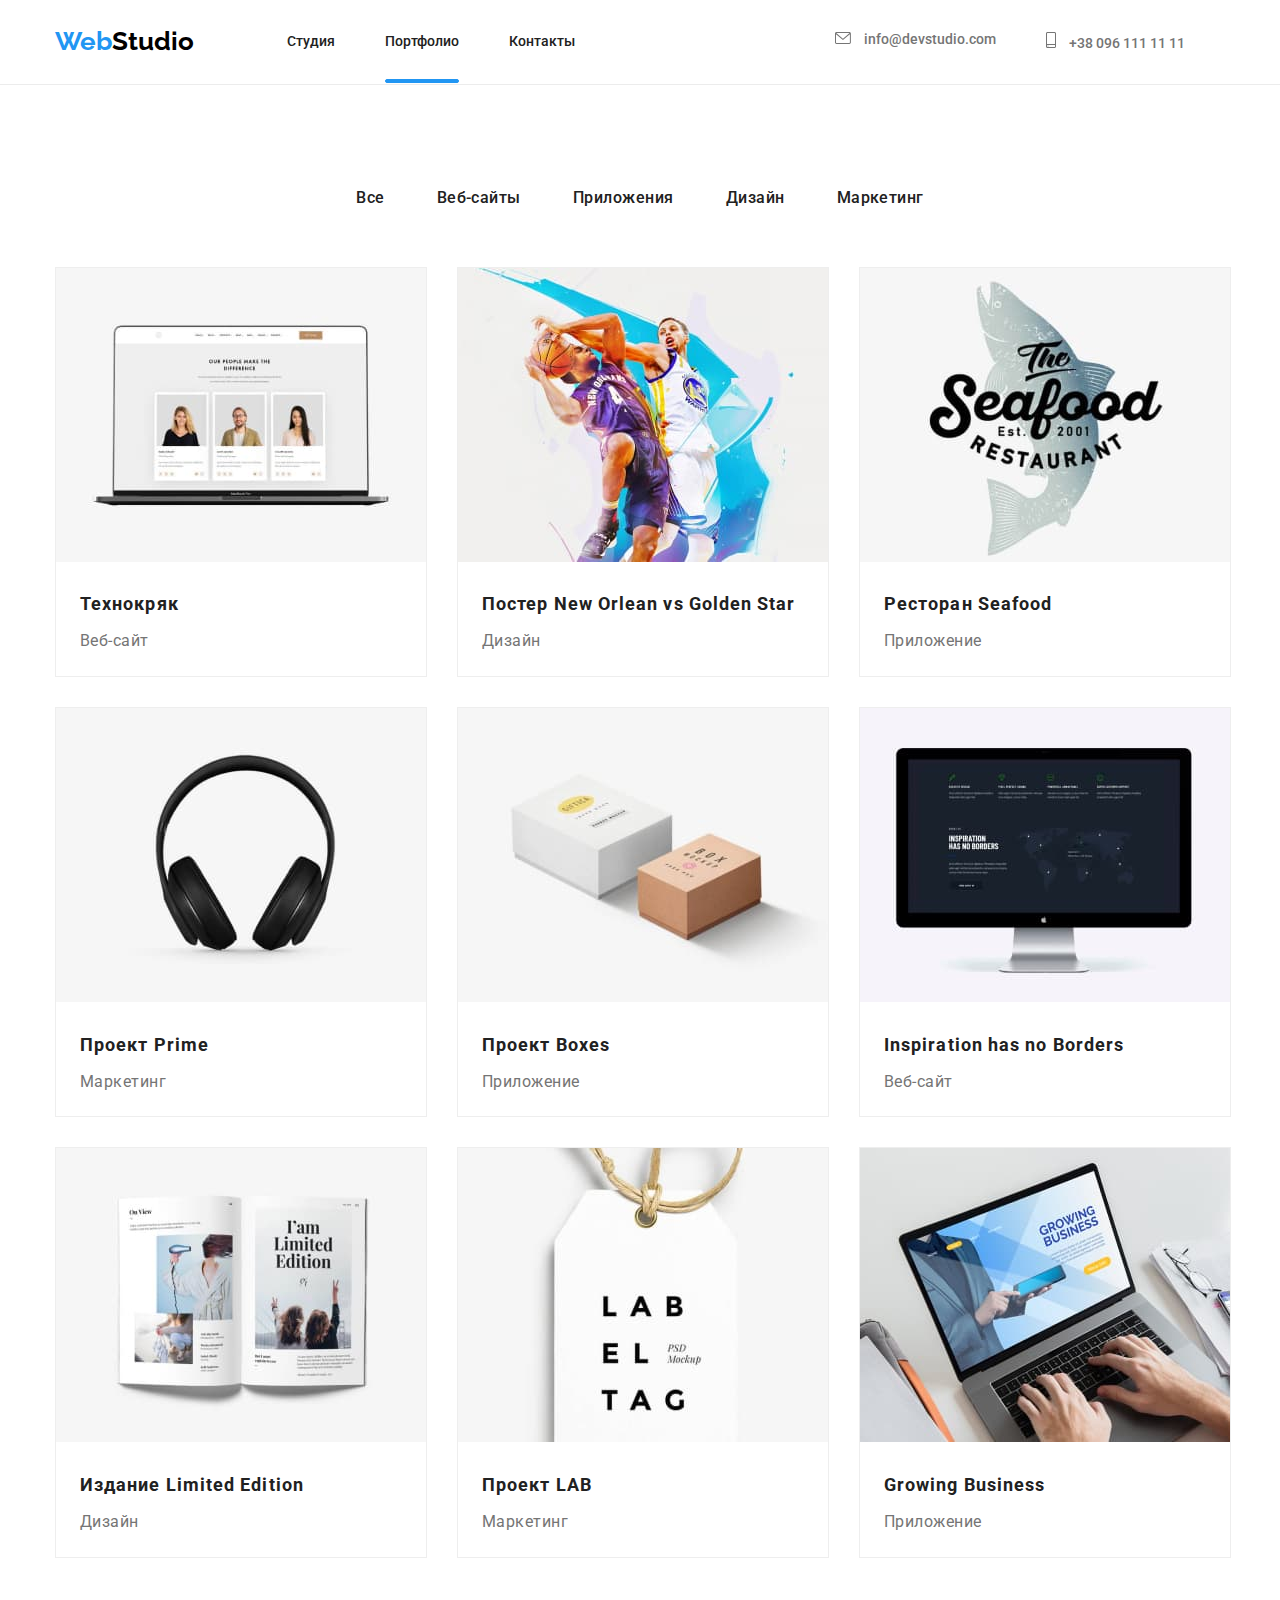
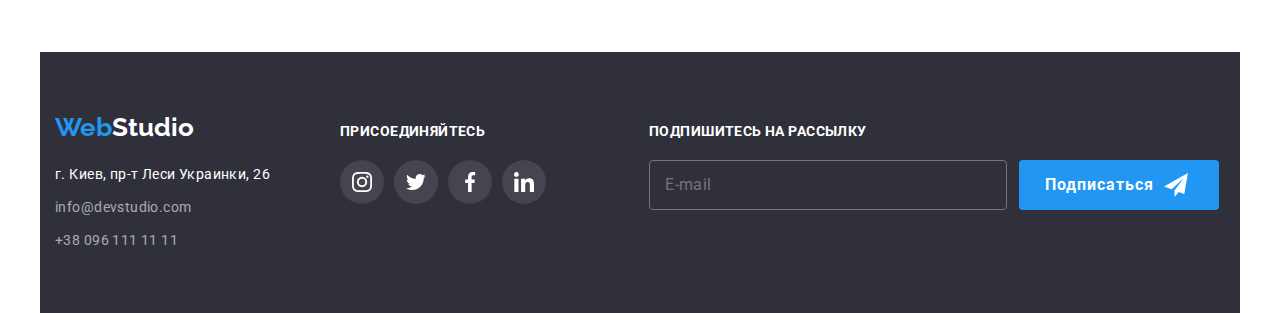
==== commit 5fae9f79: "Версия 1.2" ====
--- a/portfolio.html
+++ b/portfolio.html
@@ -68,27 +68,38 @@
     <main>
       <h1 class="visually-hidden">Портфолио</h1>
       <section class="port">
-        <div class="container">
-          <ul class="list content filter-button">
-            <li>
-              <button type="button" class="portfolio-button">Все</button>
-            </li>
-            <li>
-              <button type="button" class="portfolio-button">Веб-сайты</button>
-            </li>
-            <li>
-              <button type="button" class="portfolio-button">Приложения</button>
-            </li>
-            <li>
-              <button type="button" class="portfolio-button">Дизайн</button>
-            </li>
-            <li>
-              <button type="button" class="portfolio-button">Маркетинг</button>
-            </li>
-          </ul>
-
-          <ul class="list content content-projects">
-            <li class="projects">
+          <div class="container">
+            <ul class="list content projects-filter">
+            <li class="projects-filter__item">
+               <label>
+                <input type="radio" name="filter" value="all"/> Все</label>
+              
+            </li>
+            <li class="projects-filter__item">
+              <label>
+                <input type="radio" name="filter"  value="web"/>Веб-сайты
+              </label>
+            </li>
+            <li class="projects-filter__item">
+              <label>
+                <input type="radio" name="filter"  value="soft"/>Приложения
+              </label>
+            </li>
+            <li class="projects-filter__item">
+              <label>
+                <input type="radio" name="filter"  value="design"/>Дизайн
+              </label>
+            </li>
+            <li class="projects-filter__item">
+              <label>
+              <input type="radio" name="filter"  value="marketing"/>Маркетинг
+                </label>
+              </label>
+            </li>
+          </ul>  
+
+          <ul class="list content">
+            <li class="content-projects">
               <div class="thumb">
                 <img
                   src="./images/portfolio-1.jpg"
@@ -96,7 +107,7 @@
                   width="370"
                   height="294"
                 />
-                <div class="project-topic">
+                <div class="content-projects__topic">
                   <p>
                     Технокряк это современная площадка распространения
                     коронавируса. Компании используют эту платформу для
@@ -105,12 +116,12 @@
                 </div>
               </div>
               <div class="info-project">
-                <h2 class="company-name">Технокряк</h2>
-                <p class="project-type">Веб-сайт</p>
-              </div>
-            </li>
-
-            <li class="projects">
+                <h2 class="content-projects__name">Технокряк</h2>
+                <p class="content-projects__type">Веб-сайт</p>
+              </div>
+            </li>
+
+            <li class="content-projects">
               <div class="thumb">
                 <img
                   src="./images/portfolio-2.jpg"
@@ -118,7 +129,7 @@
                   width="370"
                   height="294"
                 />
-                <div class="project-topic">
+                <div class="content-projects__topic">
                   <p>
                     Lorem ipsum, dolor sit amet consectetur adipisicing elit.
                     Ipsam atque debitis fugiat sunt nisi libero beatae maxime
@@ -127,14 +138,14 @@
                 </div>
               </div>
               <div class="info-project">
-                <h2 class="company-name">
+                <h2 class="content-projects__name">
                   Постер <span lang="en">New Orlean vs Golden Star</span>
                 </h2>
-                <p class="project-type">Дизайн</p>
-              </div>
-            </li>
-
-            <li class="projects">
+                <p class="content-projects__type">Дизайн</p>
+              </div>
+            </li>
+
+            <li class="content-projects">
               <div class="thumb">
                 <img
                   src="./images/portfolio-3.jpg"
@@ -142,24 +153,24 @@
                   width="370"
                   height="294"
                 />
-                <div class="project-topic">
-                  <p>
-                    Lorem ipsum dolor sit amet consectetur adipisicing elit.
-                    Consequatur, dolores facilis alias quam sapiente dolorem
-                    expedita amet soluta et, earum magni repellendus quibusdam
-                    maiores, explicabo accusantium id in atque temporibus!
-                  </p>
-                </div>
-              </div>
-              <div class="info-project">
-                <h2 class="company-name">
+                <div class="content-projects__topic">
+                  <p>
+                    Lorem ipsum dolor sit amet consectetur adipisicing elit.
+                    Consequatur, dolores facilis alias quam sapiente dolorem
+                    expedita amet soluta et, earum magni repellendus quibusdam
+                    maiores, explicabo accusantium id in atque temporibus!
+                  </p>
+                </div>
+              </div>
+              <div class="info-project">
+                <h2 class="content-projects__name">
                   Ресторан <span lang="en">Seafood</span>
                 </h2>
-                <p class="project-type">Приложение</p>
-              </div>
-            </li>
-
-            <li class="projects">
+                <p class="content-projects__type">Приложение</p>
+              </div>
+            </li>
+
+            <li class="content-projects">
               <div class="thumb">
                 <img
                   src="./images/portfolio-4.jpg"
@@ -167,24 +178,24 @@
                   width="370"
                   height="294"
                 />
-                <div class="project-topic">
-                  <p>
-                    Lorem ipsum dolor sit amet consectetur adipisicing elit.
-                    Consequatur, dolores facilis alias quam sapiente dolorem
-                    expedita amet soluta et, earum magni repellendus quibusdam
-                    maiores, explicabo accusantium id in atque temporibus!
-                  </p>
-                </div>
-              </div>
-              <div class="info-project">
-                <h2 class="company-name">
+                <div class="content-projects__topic">
+                  <p>
+                    Lorem ipsum dolor sit amet consectetur adipisicing elit.
+                    Consequatur, dolores facilis alias quam sapiente dolorem
+                    expedita amet soluta et, earum magni repellendus quibusdam
+                    maiores, explicabo accusantium id in atque temporibus!
+                  </p>
+                </div>
+              </div>
+              <div class="info-project">
+                <h2 class="content-projects__name">
                   Проект <span lang="en">Prime</span>
                 </h2>
-                <p class="project-type">Маркетинг</p>
-              </div>
-            </li>
-
-            <li class="projects">
+                <p class="content-projects__type">Маркетинг</p>
+              </div>
+            </li>
+
+            <li class="content-projects">
               <div class="thumb">
                 <img
                   src="./images/portfolio-5.jpg"
@@ -192,24 +203,24 @@
                   width="370"
                   height="294"
                 />
-                <div class="project-topic">
-                  <p>
-                    Lorem ipsum dolor sit amet consectetur adipisicing elit.
-                    Consequatur, dolores facilis alias quam sapiente dolorem
-                    expedita amet soluta et, earum magni repellendus quibusdam
-                    maiores, explicabo accusantium id in atque temporibus!
-                  </p>
-                </div>
-              </div>
-              <div class="info-project">
-                <h2 class="company-name">
+                <div class="content-projects__topic">
+                  <p>
+                    Lorem ipsum dolor sit amet consectetur adipisicing elit.
+                    Consequatur, dolores facilis alias quam sapiente dolorem
+                    expedita amet soluta et, earum magni repellendus quibusdam
+                    maiores, explicabo accusantium id in atque temporibus!
+                  </p>
+                </div>
+              </div>
+              <div class="info-project">
+                <h2 class="content-projects__name">
                   Проект <span lang="en">Boxes</span>
                 </h2>
-                <p class="project-type">Приложение</p>
-              </div>
-            </li>
-
-            <li class="projects">
+                <p class="content-projects__type">Приложение</p>
+              </div>
+            </li>
+
+            <li class="content-projects">
               <div class="thumb">
                 <img
                   src="./images/portfolio-6.jpg"
@@ -217,24 +228,24 @@
                   width="370"
                   height="294"
                 />
-                <div class="project-topic">
-                  <p>
-                    Lorem ipsum dolor sit amet consectetur adipisicing elit.
-                    Consequatur, dolores facilis alias quam sapiente dolorem
-                    expedita amet soluta et, earum magni repellendus quibusdam
-                    maiores, explicabo accusantium id in atque temporibus!
-                  </p>
-                </div>
-              </div>
-              <div class="info-project">
-                <h2 lang="en" class="company-name">
+                <div class="content-projects__topic">
+                  <p>
+                    Lorem ipsum dolor sit amet consectetur adipisicing elit.
+                    Consequatur, dolores facilis alias quam sapiente dolorem
+                    expedita amet soluta et, earum magni repellendus quibusdam
+                    maiores, explicabo accusantium id in atque temporibus!
+                  </p>
+                </div>
+              </div>
+              <div class="info-project">
+                <h2 lang="en" class="content-projects__name">
                   Inspiration has no Borders
                 </h2>
-                <p class="project-type">Веб-сайт</p>
-              </div>
-            </li>
-
-            <li class="projects">
+                <p class="content-projects__type">Веб-сайт</p>
+              </div>
+            </li>
+
+            <li class="content-projects">
               <div class="thumb">
                 <img
                   src="./images/portfolio-7.jpg"
@@ -242,24 +253,24 @@
                   width="370"
                   height="294"
                 />
-                <div class="project-topic">
-                  <p>
-                    Lorem ipsum dolor sit amet consectetur adipisicing elit.
-                    Consequatur, dolores facilis alias quam sapiente dolorem
-                    expedita amet soluta et, earum magni repellendus quibusdam
-                    maiores, explicabo accusantium id in atque temporibus!
-                  </p>
-                </div>
-              </div>
-              <div class="info-project">
-                <h2 class="company-name">
+                <div class="content-projects__topic">
+                  <p>
+                    Lorem ipsum dolor sit amet consectetur adipisicing elit.
+                    Consequatur, dolores facilis alias quam sapiente dolorem
+                    expedita amet soluta et, earum magni repellendus quibusdam
+                    maiores, explicabo accusantium id in atque temporibus!
+                  </p>
+                </div>
+              </div>
+              <div class="info-project">
+                <h2 class="content-projects__name">
                   Издание <span lang="en">Limited Edition</span>
                 </h2>
-                <p class="project-type">Дизайн</p>
-              </div>
-            </li>
-
-            <li class="projects">
+                <p class="content-projects__type">Дизайн</p>
+              </div>
+            </li>
+
+            <li class="content-projects">
               <div class="thumb">
                 <img
                   src="./images/portfolio-8.jpg"
@@ -267,22 +278,22 @@
                   width="370"
                   height="294"
                 />
-                <div class="project-topic">
-                  <p>
-                    Lorem ipsum dolor sit amet consectetur adipisicing elit.
-                    Consequatur, dolores facilis alias quam sapiente dolorem
-                    expedita amet soluta et, earum magni repellendus quibusdam
-                    maiores, explicabo accusantium id in atque temporibus!
-                  </p>
-                </div>
-              </div>
-              <div class="info-project">
-                <h2 class="company-name">Проект <span lang="en">LAB</span></h2>
-                <p class="project-type">Маркетинг</p>
-              </div>
-            </li>
-
-            <li class="projects">
+                <div class="content-projects__topic">
+                  <p>
+                    Lorem ipsum dolor sit amet consectetur adipisicing elit.
+                    Consequatur, dolores facilis alias quam sapiente dolorem
+                    expedita amet soluta et, earum magni repellendus quibusdam
+                    maiores, explicabo accusantium id in atque temporibus!
+                  </p>
+                </div>
+              </div>
+              <div class="info-project">
+                <h2 class="content-projects__name">Проект <span lang="en">LAB</span></h2>
+                <p class="content-projects__type">Маркетинг</p>
+              </div>
+            </li>
+
+            <li class="content-projects">
               <div class="thumb">
                 <img
                   src="./images/portfolio-9.jpg"
@@ -290,18 +301,18 @@
                   width="370"
                   height="294"
                 />
-                <div class="project-topic">
-                  <p>
-                    Lorem ipsum dolor sit amet consectetur adipisicing elit.
-                    Consequatur, dolores facilis alias quam sapiente dolorem
-                    expedita amet soluta et, earum magni repellendus quibusdam
-                    maiores, explicabo accusantium id in atque temporibus!
-                  </p>
-                </div>
-              </div>
-              <div class="info-project">
-                <h2 lang="en" class="company-name">Growing Business</h2>
-                <p class="project-type">Приложение</p>
+                <div class="content-projects__topic">
+                  <p>
+                    Lorem ipsum dolor sit amet consectetur adipisicing elit.
+                    Consequatur, dolores facilis alias quam sapiente dolorem
+                    expedita amet soluta et, earum magni repellendus quibusdam
+                    maiores, explicabo accusantium id in atque temporibus!
+                  </p>
+                </div>
+              </div>
+              <div class="info-project">
+                <h2 lang="en" class="content-projects__name">Growing Business</h2>
+                <p class="content-projects__type">Приложение</p>
               </div>
             </li>
           </ul>
--- a/css/styles.css
+++ b/css/styles.css
@@ -1,131 +1,3 @@
-/*******************************Портфолио**********************************/
-
-.projects {
-  position: relative;
-
-  margin-right: 30px;
-  margin-bottom: 30px;
-  border: 1px solid #eeeeee;
-
-  transition-property: box-shadow, order-radius;
-  transition-duration: var(--timing);
-  transition-timing-function: var(--cubik);
-}
-
-.projects:hover,
-.projects:focus {
-  box-shadow: 1px 1px 5px var(--company-color);
-  border-radius: 4px;
-}
-
-.projects:nth-child(3n) {
-  margin-right: -30px;
-}
-.projects:nth-last-child(-n + 3) {
-  margin-bottom: 0;
-  padding-bottom: 0;
-}
-
-.port {
-  border-top: 1px solid #ececec;
-  padding-top: 94px;
-  padding-bottom: 94px;
-}
-
-.portfolio-button {
-  font-family: Roboto, sans-serif;
-  font-weight: 500;
-  font-size: 16px;
-  line-height: 1.62;
-  text-align: center;
-  letter-spacing: 0.03em;
-  border-radius: 4px;
-  background-color: #f5f4fa;
-  color: var(--secondary-text-color);
-  cursor: pointer;
-  border-color: transparent;
-  padding: 6px 22px;
-  border-radius: 4px;
-
-  transition-property: color, background-color, box-shadow;
-  transition-duration: var(--timing);
-  transition-timing-function: var(--cubik);
-}
-.filter-button {
-  justify-content: center;
-  margin-bottom: 50px;
-}
-.filter-button li:not(:last-child) {
-  margin-right: 8px;
-}
-
-.info-project {
-  padding: 20px 24px;
-}
-.thumb {
-  position: relative;
-  overflow: hidden;
-}
-
-.project-topic {
-  position: absolute;
-  width: 100%;
-  /*height: calc(100% - 110px);*/
-  height: 100%;
-  top: 100%;
-  left: 0;
-  text-align: left;
-  padding: 63px 24px;
-
-  font-style: normal;
-  font-weight: normal;
-  font-size: 18px;
-  line-height: 1.56;
-  letter-spacing: 0.03em;
-
-  color: var(--light-text-color);
-  background-color: rgba(33, 150, 243, 0.9);
-  opacity: 0;
-
-  transition-property: opacity, transform;
-  transition-duration: var(--timing);
-  transition-timing-function: var(--cubik);
-}
-.thumb:hover .project-topic {
-  opacity: 1;
-  transform: translateY(-100%);
-  /*transform: translateY(calc(-100% - 110px));*/
-}
-
-.company-name {
-  font-weight: 700;
-  font-size: 18px;
-  line-height: 2;
-  letter-spacing: 0.06em;
-  color: var(--secondary-text-color);
-  margin-bottom: 4px;
-}
-
-.project-type {
-  font-weight: 400;
-  font-size: 16px;
-  line-height: 1.87;
-  letter-spacing: 0.03em;
-  color: var(--primary-text-color);
-}
-.link:hover,
-.link:focus {
-  color: var(--second-color);
-  fill: var(--second-color);
-}
-
-.portfolio-button:hover,
-.portfolio-button:focus {
-  color: var(--light-text-color);
-  background-color: var(--second-color);
-  box-shadow: 1px 1px 5px var(--company-color);
-}
-
 /******************* Модалка********/
 .backdrop {
   position: fixed;
--- a/css/main.css
+++ b/css/main.css
@@ -44,7 +44,7 @@
   transition-timing-function: var(--cubik);
 }
 
-.link:hover {
+.link:hover, .link:focus {
   color: var(--second-color);
   fill: var(--second-color);
 }
@@ -114,6 +114,10 @@
   width: 1px;
   height: 1px;
   margin: -1px;
+}
+
+input[type="radio"] {
+  display: none;
 }
 
 .heading {
@@ -568,4 +572,123 @@
   letter-spacing: 0.03em;
   color: var(--primary-text-color);
 }
+
+.projects-filter {
+  justify-content: center;
+  margin-bottom: 50px;
+}
+
+.projects-filter li:not(:last-child) {
+  margin-right: 8px;
+}
+
+.projects-filter__item {
+  font-weight: 500;
+  font-size: 16px;
+  line-height: 1.62;
+  font-style: normal;
+  color: #f5f4fa;
+  text-align: center;
+  letter-spacing: 0.03em;
+  border-radius: 4px;
+  color: var(--secondary-text-color);
+  cursor: pointer;
+  border-color: transparent;
+  padding: 6px 22px;
+  border-radius: 4px;
+  transition-property: color, background-color, box-shadow;
+  transition-duration: var(--timing);
+  transition-timing-function: var(--cubik);
+}
+
+.projects-filter__item:hover, .projects-filter__item:focus {
+  color: var(--light-text-color);
+  background-color: var(--second-color);
+  box-shadow: 1px 1px 5px var(--company-color);
+}
+
+/*******************************Портфолио**********************************/
+.port {
+  border-top: 1px solid #ececec;
+  padding-top: 94px;
+  padding-bottom: 94px;
+}
+
+.content-projects {
+  position: relative;
+  margin-right: 30px;
+  margin-bottom: 30px;
+  border: 1px solid #eeeeee;
+  transition-property: box-shadow, order-radius;
+  transition-duration: var(--timing);
+  transition-timing-function: var(--cubik);
+}
+
+.content-projects:hover, .content-projects:focus {
+  box-shadow: 1px 1px 5px var(--company-color);
+  border-radius: 4px;
+}
+
+.content-projects:nth-child(3n) {
+  margin-right: -30px;
+}
+
+.content-projects:nth-last-child(-n + 3) {
+  margin-bottom: 0;
+  padding-bottom: 0;
+}
+
+.thumb {
+  position: relative;
+  overflow: hidden;
+}
+
+.thumb:hover .content-projects__topic {
+  opacity: 1;
+  transform: translateY(-100%);
+}
+
+.content-projects__topic {
+  position: absolute;
+  width: 100%;
+  height: 100%;
+  top: 100%;
+  left: 0;
+  text-align: left;
+  padding: 63px 24px;
+  font-style: normal;
+  font-weight: normal;
+  font-size: 18px;
+  line-height: 1.56;
+  letter-spacing: 0.03em;
+  color: var(--light-text-color);
+  background-color: rgba(33, 150, 243, 0.9);
+  opacity: 0;
+  transition-property: opacity, transform;
+  transition-duration: var(--timing);
+  transition-timing-function: var(--cubik);
+}
+
+.info-project {
+  padding: 20px 24px;
+}
+
+.content-projects__name {
+  font-weight: 700;
+  font-size: 18px;
+  line-height: 2;
+  font-style: normal;
+  color: var(--secondary-text-color);
+  letter-spacing: 0.06em;
+  margin-bottom: 4px;
+}
+
+.content-projects__type {
+  font-weight: 400;
+  font-size: 16px;
+  line-height: 1.87;
+  font-style: normal;
+  color: var(--primary-text-color);
+  letter-spacing: 0.03em;
+}
 /*# sourceMappingURL=main.css.map */